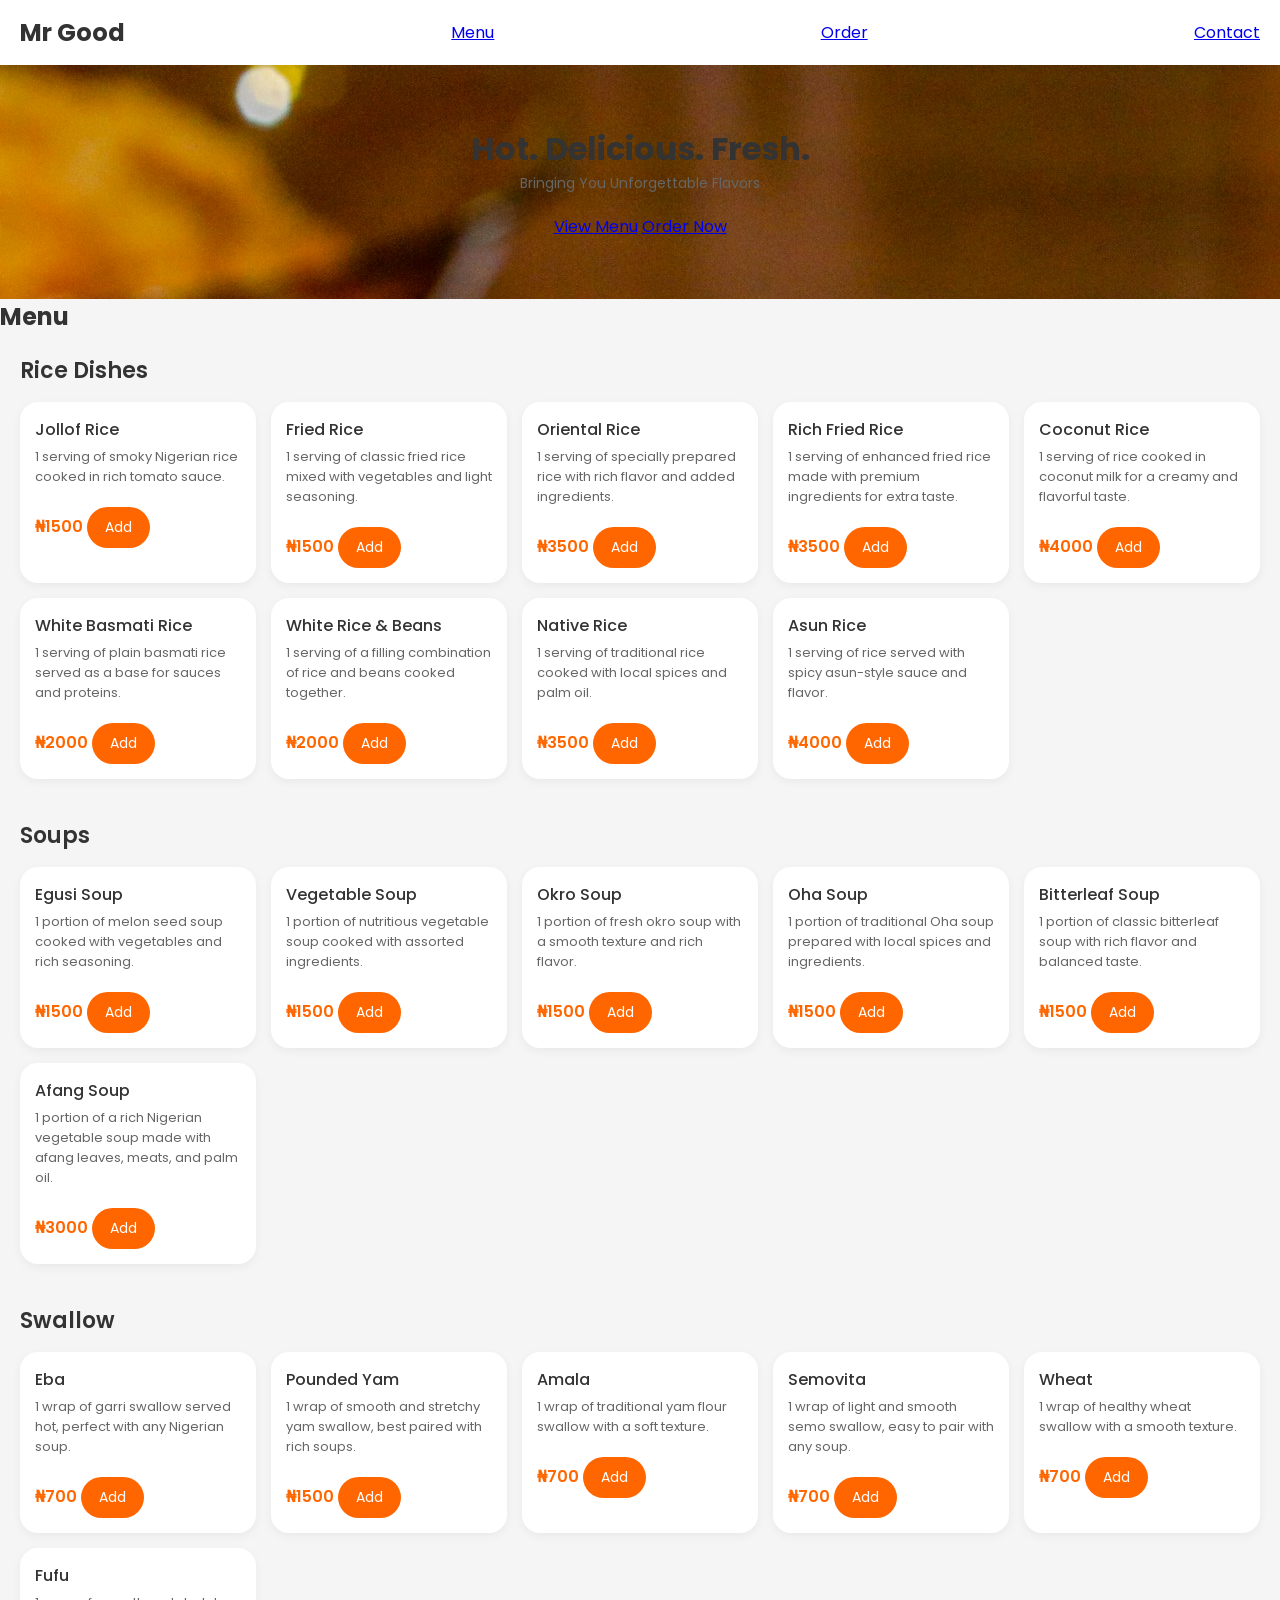
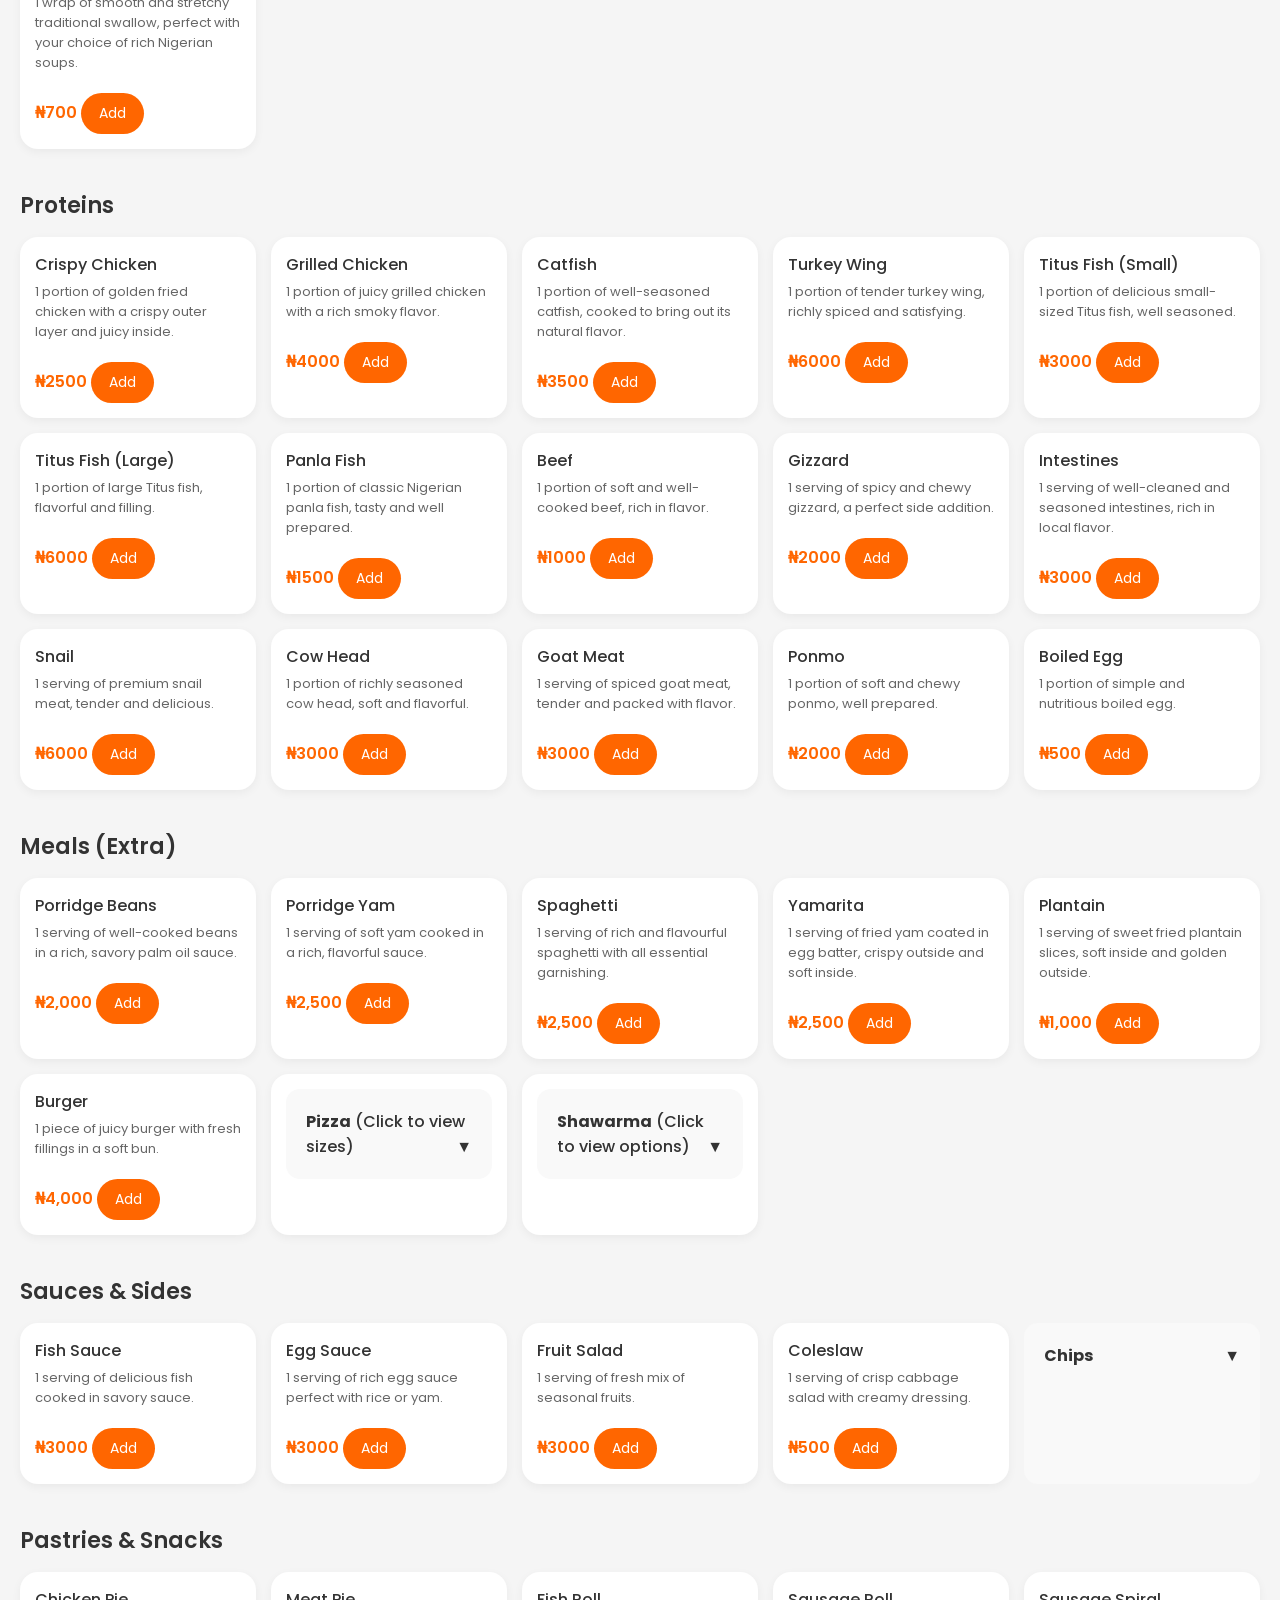
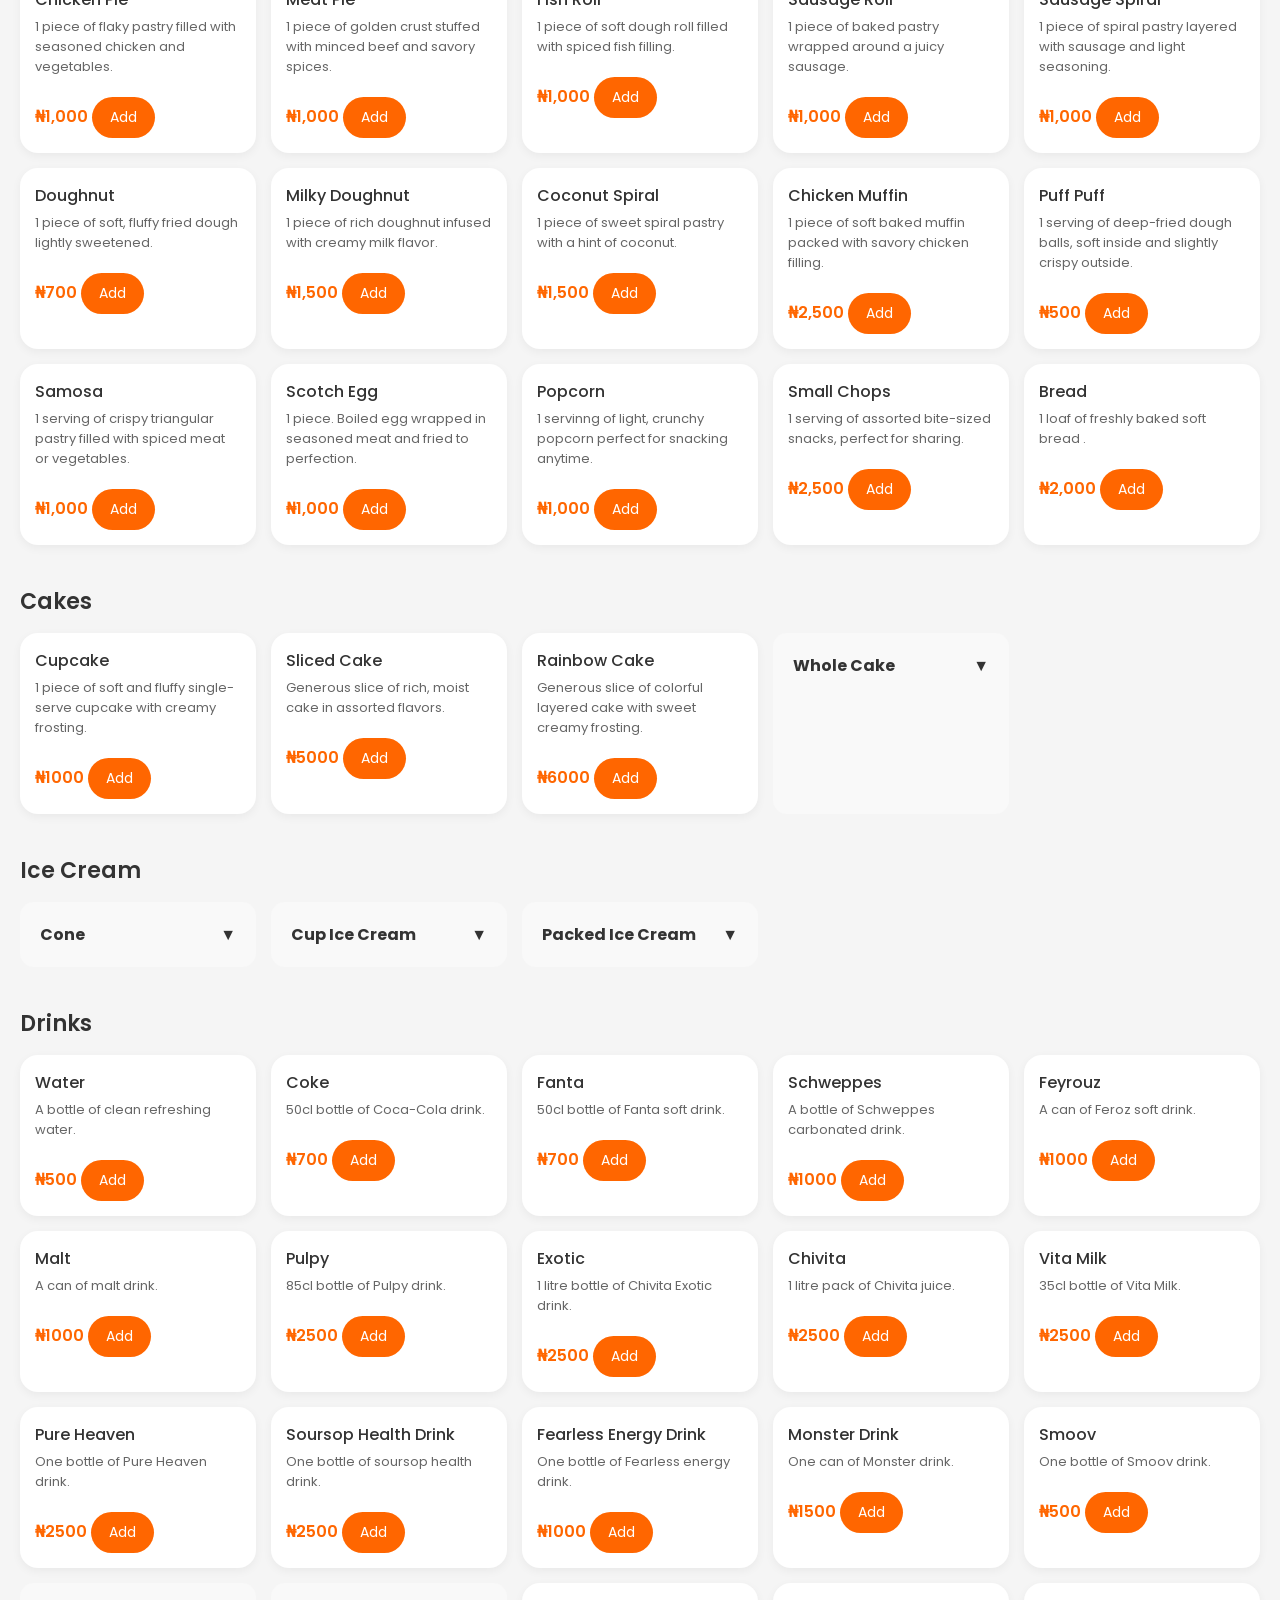
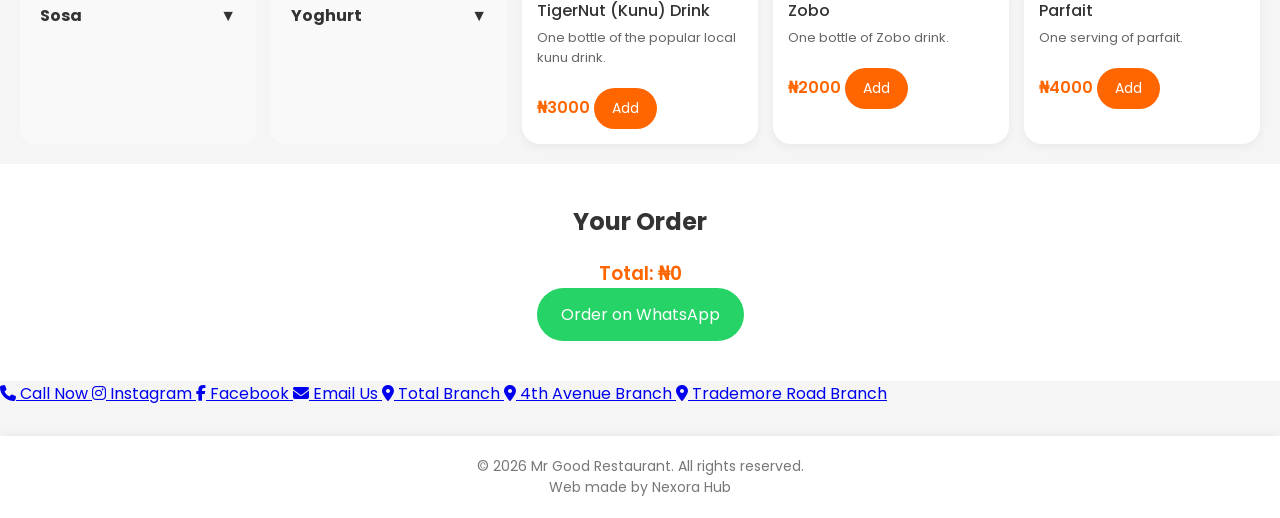
==== index.html @ 096a8d99 "Revise food item descriptions and remove pastries Updated food item descriptions to include serving " ====
<!DOCTYPE html>
<html lang="en">
<head>
  <meta charset="UTF-8">
  <meta name="viewport" content="width=device-width, initial-scale=1.0">
  <title>Mr Good Restaurant</title>

  <link href="https://fonts.googleapis.com/css2?family=Poppins:wght@300;400;600&display=swap" rel="stylesheet">
  <link rel="stylesheet" href="style.css">
  <link rel="stylesheet" href="https://cdnjs.cloudflare.com/ajax/libs/font-awesome/6.5.0/css/all.min.css">
</head>

<body>

<!-- NAVBAR -->
<nav class="nav">
  <h2>Mr Good</h2>
  <a href="#menu">Menu</a>
  <a href="#cart">Order</a>
  <a href="#contact">Contact</a>
</nav>

<!-- HERO -->
<header class="hero">
  <h1>Hot. Delicious. Fresh.</h1>
  <p>Bringing You Unforgettable Flavors</p>

  <div class="hero-buttons">
    <a href="#menu">View Menu</a>
    <a href="#cart">Order Now</a>
  </div>
</header>

<!-- MENU -->
<section id="menu" class="menu">
  <h2>Menu</h2>

  <!-- CATEGORY 1 -->
  <div class="menu-section">
  <h3>Rice Dishes</h3>

  <div class="food-container">

    <div class="food-item">
      <h4>Jollof Rice</h4>
      <p>1 serving of smoky Nigerian rice cooked in rich tomato sauce.</p>
      <span>₦1500</span>
      <button onclick="addToCart('Jollof Rice', 1500)">Add</button>
    </div>

    <div class="food-item">
      <h4>Fried Rice</h4>
      <p>1 serving of classic fried rice mixed with vegetables and light seasoning.</p>
      <span>₦1500</span>
      <button onclick="addToCart('Fried Rice', 1500)">Add</button>
    </div>

    <div class="food-item">
      <h4>Oriental Rice</h4>
      <p>1 serving of specially prepared rice with rich flavor and added ingredients.</p>
      <span>₦3500</span>
      <button onclick="addToCart('Oriental Rice', 3500)">Add</button>
    </div>

    <div class="food-item">
      <h4>Rich Fried Rice</h4>
      <p>1 serving of enhanced fried rice made with premium ingredients for extra taste.</p>
      <span>₦3500</span>
      <button onclick="addToCart('Rich Fried Rice', 3500)">Add</button>
    </div>

    <div class="food-item">
      <h4>Coconut Rice</h4>
      <p>1 serving of rice cooked in coconut milk for a creamy and flavorful taste.</p>
      <span>₦4000</span>
      <button onclick="addToCart('Coconut Rice', 4000)">Add</button>
    </div>

    <div class="food-item">
      <h4>White Basmati Rice</h4>
      <p>1 serving of plain basmati rice served as a base for sauces and proteins.</p>
      <span>₦2000</span>
      <button onclick="addToCart('White Basmati Rice', 2000)">Add</button>
    </div>

    <div class="food-item">
      <h4>White Rice & Beans</h4>
      <p>1 serving of a filling combination of rice and beans cooked together.</p>
      <span>₦2000</span>
      <button onclick="addToCart('Rice & Beans', 2000)">Add</button>
    </div>

    <div class="food-item">
      <h4>Native Rice</h4>
      <p>1 serving of traditional rice cooked with local spices and palm oil.</p>
      <span>₦3500</span>
      <button onclick="addToCart('Native Rice', 3500)">Add</button>
    </div>

    <div class="food-item">
      <h4>Asun Rice</h4>
      <p>1 serving of rice served with spicy asun-style sauce and flavor.</p>
      <span>₦4000</span>
      <button onclick="addToCart('Asun Rice', 4000)">Add</button>
    </div>

  </div>
</div>

  <!-- CATEGORY 2 -->
 <div class="menu-section">
  <h3>Soups</h3>

  <div class="food-container">

    <div class="food-item">
      <h4>Egusi Soup</h4>
      <p>1 portion of melon seed soup cooked with vegetables and rich seasoning.</p>
      <span>₦1500</span>
      <button onclick="addToCart('Egusi Soup', 1500)">Add</button>
    </div>

    <div class="food-item">
      <h4>Vegetable Soup</h4>
      <p>1 portion of nutritious vegetable soup cooked with assorted ingredients.</p>
      <span>₦1500</span>
      <button onclick="addToCart('Vegetable Soup', 1500)">Add</button>
    </div>

    <div class="food-item">
      <h4>Okro Soup</h4>
      <p>1 portion of fresh okro soup with a smooth texture and rich flavor.</p>
      <span>₦1500</span>
      <button onclick="addToCart('Okra Soup', 1500)">Add</button>
    </div>

    <div class="food-item">
      <h4>Oha Soup</h4>
      <p>1 portion of traditional Oha soup prepared with local spices and ingredients.</p>
      <span>₦1500</span>
      <button onclick="addToCart('Oha Soup', 1500)">Add</button>
    </div>

    <div class="food-item">
      <h4>Bitterleaf Soup</h4>
      <p>1 portion of classic bitterleaf soup with rich flavor and balanced taste.</p>
      <span>₦1500</span>
      <button onclick="addToCart('Bitterleaf Soup', 1500)">Add</button>
    </div>

<div class="food-item">
  <h4>Afang Soup</h4>
  <p>1 portion of a rich Nigerian vegetable soup made with afang leaves, meats, and palm oil.</p>
  <span>₦3000</span>
  <button onclick="addToCart('Afang Soup', 3000)">Add</button>
</div>
    
  </div>
</div>
  
  <!-- CATEGORY 3 -->
  <div class="menu-section">
  <h3>Swallow</h3>

  <div class="food-container">

    <div class="food-item">
      <h4>Eba</h4>
      <p>1 wrap of garri swallow served hot, perfect with any Nigerian soup.</p>
      <span>₦700</span>
      <button onclick="addToCart('Eba', 700)">Add</button>
    </div>

    <div class="food-item">
      <h4>Pounded Yam</h4>
      <p>1 wrap of smooth and stretchy yam swallow, best paired with rich soups.</p>
      <span>₦1500</span>
      <button onclick="addToCart('Pounded Yam', 1500)">Add</button>
    </div>

    <div class="food-item">
      <h4>Amala</h4>
      <p>1 wrap of traditional yam flour swallow with a soft texture.</p>
      <span>₦700</span>
      <button onclick="addToCart('Amala', 700)">Add</button>
    </div>

    <div class="food-item">
      <h4>Semovita</h4>
      <p>1 wrap of light and smooth semo swallow, easy to pair with any soup.</p>
      <span>₦700</span>
      <button onclick="addToCart('Semovita', 700)">Add</button>
    </div>

    <div class="food-item">
      <h4>Wheat</h4>
      <p>1 wrap of healthy wheat swallow with a smooth texture.</p>
      <span>₦700</span>
      <button onclick="addToCart('Wheat', 700)">Add</button>
    </div>

    <div class="food-item">
  <h4>Fufu</h4>
  <p>1 wrap of smooth and stretchy traditional swallow, perfect with your choice of rich Nigerian soups.</p>
  <span>₦700</span>
  <button onclick="addToCart('Fufu', 700)">Add</button>
</div>

  </div>
</div>
  
  <!-- CATEGORY 4 -->
  <div class="menu-section">
  <h3>Proteins</h3>

  <div class="food-container">

    <div class="food-item">
      <h4>Crispy Chicken</h4>
      <p>1 portion of golden fried chicken with a crispy outer layer and juicy inside.</p>
      <span>₦2500</span>
      <button onclick="addToCart('Crispy Chicken', 2500)">Add</button>
    </div>

    <div class="food-item">
      <h4>Grilled Chicken</h4>
      <p>1 portion of juicy grilled chicken with a rich smoky flavor.</p>
      <span>₦4000</span>
      <button onclick="addToCart('Grilled Chicken', 4000)">Add</button>
    </div>

    <div class="food-item">
      <h4>Catfish</h4>
      <p>1 portion of well-seasoned catfish, cooked to bring out its natural flavor.</p>
      <span>₦3500</span>
      <button onclick="addToCart('Catfish', 3500)">Add</button>
    </div>

    <div class="food-item">
      <h4>Turkey Wing</h4>
      <p>1 portion of tender turkey wing, richly spiced and satisfying.</p>
      <span>₦6000</span>
      <button onclick="addToCart('Turkey Wing', 6000)">Add</button>
    </div>

    <div class="food-item">
      <h4>Titus Fish (Small)</h4>
      <p>1 portion of delicious small-sized Titus fish, well seasoned.</p>
      <span>₦3000</span>
      <button onclick="addToCart('Titus Fish (Small)', 3000)">Add</button>
    </div>

    <div class="food-item">
      <h4>Titus Fish (Large)</h4>
      <p>1 portion of large Titus fish, flavorful and filling.</p>
      <span>₦6000</span>
      <button onclick="addToCart('Titus Fish (Large)', 6000)">Add</button>
    </div>

    <div class="food-item">
      <h4>Panla Fish</h4>
      <p>1 portion of classic Nigerian panla fish, tasty and well prepared.</p>
      <span>₦1500</span>
      <button onclick="addToCart('Panla Fish', 1500)">Add</button>
    </div>

    <div class="food-item">
      <h4>Beef</h4>
      <p>1 portion of soft and well-cooked beef, rich in flavor.</p>
      <span>₦1000</span>
      <button onclick="addToCart('Beef', 1000)">Add</button>
    </div>

    <div class="food-item">
      <h4>Gizzard</h4>
      <p>1 serving of spicy and chewy gizzard, a perfect side addition.</p>
      <span>₦2000</span>
      <button onclick="addToCart('Gizzard', 2000)">Add</button>
    </div>

    <div class="food-item">
      <h4>Intestines</h4>
      <p>1 serving of well-cleaned and seasoned intestines, rich in local flavor.</p>
      <span>₦3000</span>
      <button onclick="addToCart('Intestines', 3000)">Add</button>
    </div>

    <div class="food-item">
      <h4>Snail</h4>
      <p>1 serving of premium snail meat, tender and delicious.</p>
      <span>₦6000</span>
      <button onclick="addToCart('Snail', 6000)">Add</button>
    </div>

    <div class="food-item">
      <h4>Cow Head</h4>
      <p>1 portion of richly seasoned cow head, soft and flavorful.</p>
      <span>₦3000</span>
      <button onclick="addToCart('Cow Head', 3000)">Add</button>
    </div>

    <div class="food-item">
      <h4>Goat Meat</h4>
      <p>1 serving of spiced goat meat, tender and packed with flavor.</p>
      <span>₦3000</span>
      <button onclick="addToCart('Goat Meat', 3000)">Add</button>
    </div>

    <div class="food-item">
      <h4>Ponmo</h4>
      <p>1 portion of soft and chewy ponmo, well prepared.</p>
      <span>₦2000</span>
      <button onclick="addToCart('Ponmo', 2000)">Add</button>
    </div>

    <div class="food-item">
      <h4>Boiled Egg</h4>
      <p>1 portion of simple and nutritious boiled egg.</p>
      <span>₦500</span>
      <button onclick="addToCart('Boiled Egg', 500)">Add</button>
    </div>

  </div>
</div>
  

  <!-- CATEGORY 6 -->
  <div class="menu-section">
  <h3>Meals (Extra)</h3>

  <div class="food-container">

    <div class="food-item">
      <h4>Porridge Beans</h4>
      <p>1 serving of well-cooked beans in a rich, savory palm oil sauce.</p>
      <span>₦2,000</span>
      <button onclick="addToCart('Porridge Beans', 2000)">Add</button>
    </div>

    <div class="food-item">
      <h4>Porridge Yam</h4>
      <p>1 serving of soft yam cooked in a rich, flavorful sauce.</p>
      <span>₦2,500</span>
      <button onclick="addToCart('Porridge Yam', 2500)">Add</button>
    </div>
    
    <div class="food-item">
      <h4>Spaghetti</h4>
      <p>1 serving of rich and flavourful spaghetti with all essential garnishing.</p>
      <span>₦2,500</span>
      <button onclick="addToCart('Porridge Yam', 2500)">Add</button>
    </div>


    <div class="food-item">
      <h4>Yamarita</h4>
      <p>1 serving of fried yam coated in egg batter, crispy outside and soft inside.</p>
      <span>₦2,500</span>
      <button onclick="addToCart('Yamarita', 2500)">Add</button>
    </div>

    <div class="food-item">
      <h4>Plantain</h4>
      <p>1 serving of sweet fried plantain slices, soft inside and golden outside.</p>
      <span>₦1,000</span>
      <button onclick="addToCart('Plantain', 1000)">Add</button>
    </div>

    <div class="food-item">
      <h4>Burger</h4>
      <p>1 piece of juicy burger with fresh fillings in a soft bun.</p>
      <span>₦4,000</span>
      <button onclick="addToCart('Burger', 4000)">Add</button>
    </div>

    <!-- Pizza Group -->
    <div class="food-item">
      <details>
        <summary><strong>Pizza</strong> (Click to view sizes)</summary>

        <div class="food-item">
          <h4>Small Pizza</h4>
          <p>Personal-sized pizza with a light crust and simple toppings.</p>
          <span>₦10,000</span>
          <button onclick="addToCart('Small Pizza', 10000)">Add</button>
        </div>

        <div class="food-item">
          <h4>Medium Pizza</h4>
          <p>Balanced size pizza with more toppings, perfect for sharing.</p>
          <span>₦12,000</span>
          <button onclick="addToCart('Medium Pizza', 12000)">Add</button>
        </div>

        <div class="food-item">
          <h4>Large Pizza</h4>
          <p>Full-sized pizza loaded with toppings, ideal for groups.</p>
          <span>₦15,000</span>
          <button onclick="addToCart('Large Pizza', 15000)">Add</button>
        </div>

      </details>
    </div>

    <!-- Shawarma Group -->
    <div class="food-item">
      <details>
        <summary><strong>Shawarma</strong> (Click to view options)</summary>

        <div class="food-item">
          <h4>Hot Dog Shawarma</h4>
          <p>Shawarma wrap with sausage filling and creamy sauce.</p>
          <span>₦4,000</span>
          <button onclick="addToCart('Hot Dog Shawarma', 4000)">Add</button>
        </div>

        <div class="food-item">
          <h4>Chicken or Beef Shawarma (1 Sausage)</h4>
          <p>Choice of chicken or beef with sausage and rich dressing.</p>
          <span>₦4,500</span>
          <button onclick="addToCart('Chicken or Beef Shawarma (1 Sausage)', 4500)">Add</button>
        </div>

        <div class="food-item">
          <h4>Chicken + Beef Shawarma (1 Sausage)</h4>
          <p>Mixed chicken and beef filling with one sausage.</p>
          <span>₦5,000</span>
          <button onclick="addToCart('Chicken + Beef Shawarma (1 Sausage)', 5000)">Add</button>
        </div>

        <div class="food-item">
          <h4>Chicken + Beef Shawarma (2 Sausages)</h4>
          <p>Loaded shawarma with chicken, beef, and double sausage.</p>
          <span>₦5,500</span>
          <button onclick="addToCart('Chicken + Beef Shawarma (2 Sausages)', 5500)">Add</button>
        </div>

      </details>
    </div>

  </div>
</div>
  
  <!-- CATEGORY 7 -->
  <div class="menu-section">
  <h3>Sauces & Sides</h3>

  <div class="food-container">

    <div class="food-item">
      <h4>Fish Sauce</h4>
      <p>1 serving of delicious fish cooked in savory sauce.</p>
      <span>₦3000</span>
      <button onclick="addToCart('Fish Sauce', 3000)">Add</button>
    </div>

    <div class="food-item">
      <h4>Egg Sauce</h4>
      <p>1 serving of rich egg sauce perfect with rice or yam.</p>
      <span>₦3000</span>
      <button onclick="addToCart('Egg Sauce', 3000)">Add</button>
    </div>

    <div class="food-item">
      <h4>Fruit Salad</h4>
      <p>1 serving of fresh mix of seasonal fruits.</p>
      <span>₦3000</span>
      <button onclick="addToCart('Fruit Salad', 3000)">Add</button>
    </div>

    <div class="food-item">
      <h4>Coleslaw</h4>
      <p>1 serving of crisp cabbage salad with creamy dressing.</p>
      <span>₦500</span>
      <button onclick="addToCart('Coleslaw', 500)">Add</button>
    </div>

    <details>
      <summary><strong>Chips</strong></summary>

      <div class="food-item">
        <h4>Chips</h4>
        <p>Crispy fried potato chips.</p>
        <span>₦3000</span>
        <button onclick="addToCart('Chips', 3000)">Add</button>
      </div>

      <div class="food-item">
        <h4>Chips & Chicken</h4>
        <p>Chips served with one portion of chicken.</p>
        <span>₦6000</span>
        <button onclick="addToCart('Chips & Chicken', 6000)">Add</button>
      </div>

      <div class="food-item">
        <h4>Chips & 2 Chicken</h4>
        <p>Chips served with two portions of chicken.</p>
        <span>₦9000</span>
        <button onclick="addToCart('Chips & 2 Chicken', 9000)">Add</button>
      </div>

    </details>

  </div>
</div>
    <!-- CATEGORY 5 -->
<div class="menu-section">
  <h3>Pastries & Snacks</h3>

  <div class="food-container">

    <div class="food-item">
      <h4>Chicken Pie</h4>
      <p>1 piece of flaky pastry filled with seasoned chicken and vegetables.</p>
      <span>₦1,000</span>
      <button onclick="addToCart('Chicken Pie', 1000)">Add</button>
    </div>

    <div class="food-item">
      <h4>Meat Pie</h4>
      <p>1 piece of golden crust stuffed with minced beef and savory spices.</p>
      <span>₦1,000</span>
      <button onclick="addToCart('Meat Pie', 1000)">Add</button>
    </div>

    <div class="food-item">
      <h4>Fish Roll</h4>
      <p>1 piece of soft dough roll filled with spiced fish filling.</p>
      <span>₦1,000</span>
      <button onclick="addToCart('Fish Roll', 1000)">Add</button>
    </div>

    <div class="food-item">
      <h4>Sausage Roll</h4>
      <p>1 piece of baked pastry wrapped around a juicy sausage.</p>
      <span>₦1,000</span>
      <button onclick="addToCart('Sausage Roll', 1000)">Add</button>
    </div>

    <div class="food-item">
      <h4>Sausage Spiral</h4>
      <p>1 piece of spiral pastry layered with sausage and light seasoning.</p>
      <span>₦1,000</span>
      <button onclick="addToCart('Sausage Spiral', 1000)">Add</button>
    </div>

    <div class="food-item">
      <h4>Doughnut</h4>
      <p>1 piece of soft, fluffy fried dough lightly sweetened.</p>
      <span>₦700</span>
      <button onclick="addToCart('Doughnut', 700)">Add</button>
    </div>

    <div class="food-item">
      <h4>Milky Doughnut</h4>
      <p>1 piece of rich doughnut infused with creamy milk flavor.</p>
      <span>₦1,500</span>
      <button onclick="addToCart('Milky Doughnut', 1500)">Add</button>
    </div>

    <div class="food-item">
      <h4>Coconut Spiral</h4>
      <p>1 piece of sweet spiral pastry with a hint of coconut.</p>
      <span>₦1,500</span>
      <button onclick="addToCart('Coconut Spiral', 1500)">Add</button>
    </div>

    <div class="food-item">
      <h4>Chicken Muffin</h4>
      <p>1 piece of soft baked muffin packed with savory chicken filling.</p>
      <span>₦2,500</span>
      <button onclick="addToCart('Chicken Muffin', 2500)">Add</button>
    </div>

    <div class="food-item">
      <h4>Puff Puff</h4>
      <p>1 serving of deep-fried dough balls, soft inside and slightly crispy outside.</p>
      <span>₦500</span>
      <button onclick="addToCart('Puff Puff', 500)">Add</button>
    </div>

    <div class="food-item">
      <h4>Samosa</h4>
      <p>1 serving of crispy triangular pastry filled with spiced meat or vegetables.</p>
      <span>₦1,000</span>
      <button onclick="addToCart('Samosa', 1000)">Add</button>
    </div>

    <div class="food-item">
      <h4>Scotch Egg</h4>
      <p>1 piece. Boiled egg wrapped in seasoned meat and fried to perfection.</p>
      <span>₦1,000</span>
      <button onclick="addToCart('Scotch Egg', 1000)">Add</button>
    </div>

    <div class="food-item">
      <h4>Popcorn</h4>
      <p>1 servinng of light, crunchy popcorn perfect for snacking anytime.</p>
      <span>₦1,000</span>
      <button onclick="addToCart('Popcorn', 1000)">Add</button>
    </div>

    <div class="food-item">
      <h4>Small Chops</h4>
      <p>1 serving of assorted bite-sized snacks, perfect for sharing.</p>
      <span>₦2,500</span>
      <button onclick="addToCart('Small Chops', 2500)">Add</button>
    </div>

    <div class="food-item">
      <h4>Bread</h4>
      <p>1 loaf of freshly baked soft bread .</p>
      <span>₦2,000</span>
      <button onclick="addToCart('Bread', 2000)">Add</button>
    </div>

  </div>
</div>
  
  
  <!-- CATEGORY 8 -->
<div class="menu-section">
  <h3>Cakes</h3>

  <div class="food-container">

    <div class="food-item">
      <h4>Cupcake</h4>
      <p>1 piece of soft and fluffy single-serve cupcake with creamy frosting.</p>
      <span>₦1000</span>
      <button onclick="addToCart('Cupcake', 1000)">Add</button>
    </div>

    <div class="food-item">
      <h4>Sliced Cake</h4>
      <p>Generous slice of rich, moist cake in assorted flavors.</p>
      <span>₦5000</span>
      <button onclick="addToCart('Sliced Cake', 5000)">Add</button>
    </div>

    <div class="food-item">
      <h4>Rainbow Cake</h4>
      <p>Generous slice of colorful layered cake with sweet creamy frosting.</p>
      <span>₦6000</span>
      <button onclick="addToCart('Rainbow Cake', 6000)">Add</button>
    </div>

    <details>
      <summary><strong>Whole Cake</strong></summary>

      <div class="food-item">
        <h4>Small Whole Cake</h4>
        <p>Compact whole cake perfect for intimate celebrations.</p>
        <span>₦15000</span>
        <button onclick="addToCart('Small Whole Cake', 15000)">Add</button>
      </div>

      <div class="food-item">
        <h4>Medium Whole Cake</h4>
        <p>Ideal cake size for small group gatherings.</p>
        <span>₦20000</span>
        <button onclick="addToCart('Medium Whole Cake', 20000)">Add</button>
      </div>

      <div class="food-item">
        <h4>Regular Whole Cake</h4>
        <p>Balanced size cake suitable for family occasions.</p>
        <span>₦25000</span>
        <button onclick="addToCart('Regular Whole Cake', 25000)">Add</button>
      </div>

      <div class="food-item">
        <h4>Big Whole Cake</h4>
        <p>Large cake designed for bigger celebrations.</p>
        <span>₦30000</span>
        <button onclick="addToCart('Big Whole Cake', 30000)">Add</button>
      </div>

      <div class="food-item">
        <h4>Large Whole Cake</h4>
        <p>Extra-large cake perfect for parties and events.</p>
        <span>₦35000</span>
        <button onclick="addToCart('Large Whole Cake', 35000)">Add</button>
      </div>

    </details>

  </div>
</div>
  
  <!-- CATEGORY 9 -->
<div class="menu-section">
  <h3>Ice Cream</h3>

  <div class="food-container">

    <details>
      <summary><strong>Cone</strong></summary>

      <div class="food-item">
        <h4>Cone Only</h4>
        <p>Plain crispy cone without ice cream.</p>
        <span>₦500</span>
        <button onclick="addToCart('Cone Only', 500)">Add</button>
      </div>

      <div class="food-item">
        <h4>Cone Ice Cream</h4>
        <p>Creamy ice cream served in a crunchy cone.</p>
        <span>₦2000</span>
        <button onclick="addToCart('Cone Ice Cream', 2000)">Add</button>
      </div>

    </details>

    <details>
      <summary><strong>Cup Ice Cream</strong></summary>

      <div class="food-item">
        <h4>Small Cup Ice Cream</h4>
        <p>Small serving of rich and creamy ice cream in a cup.</p>
        <span>₦4000</span>
        <button onclick="addToCart('Small Cup Ice Cream', 4000)">Add</button>
      </div>

      <div class="food-item">
        <h4>Medium Cup Ice Cream</h4>
        <p>Medium serving of smooth and delicious ice cream.</p>
        <span>₦6000</span>
        <button onclick="addToCart('Medium Cup Ice Cream', 6000)">Add</button>
      </div>

      <div class="food-item">
        <h4>Large Cup Ice Cream</h4>
        <p>Large portion of creamy ice cream for extra enjoyment.</p>
        <span>₦8000</span>
        <button onclick="addToCart('Large Cup Ice Cream', 8000)">Add</button>
      </div>

    </details>

    <details>
      <summary><strong>Packed Ice Cream</strong></summary>

      <div class="food-item">
        <h4>120ml Ice Cream</h4>
        <p>Compact pack of creamy ice cream.</p>
        <span>₦1000</span>
        <button onclick="addToCart('120ml Ice Cream', 1000)">Add</button>
      </div>

      <div class="food-item">
        <h4>200ml Ice Cream</h4>
        <p>Small tub of smooth and refreshing ice cream.</p>
        <span>₦1500</span>
        <button onclick="addToCart('200ml Ice Cream', 1500)">Add</button>
      </div>

      <div class="food-item">
        <h4>450ml Ice Cream</h4>
        <p>Mid-size portion of rich and tasty ice cream.</p>
        <span>₦3500</span>
        <button onclick="addToCart('150ml Ice Cream', 3500)">Add</button>
      </div>

      <div class="food-item">
        <h4>900ml Ice Cream</h4>
        <p>Family-size pack perfect for sharing.</p>
        <span>₦6500</span>
        <button onclick="addToCart('900ml Ice Cream', 6500)">Add</button>
      </div>

    </details>

  </div>
</div>
  
  <!-- CATEGORY 10 -->
  <div class="menu-section">
  <h3>Drinks</h3>

  <div class="food-container">

    <div class="food-item">
      <h4>Water</h4>
      <p>A bottle of clean refreshing water.</p>
      <span>₦500</span>
      <button onclick="addToCart('Water', 500)">Add</button>
    </div>

    <div class="food-item">
      <h4>Coke</h4>
      <p>50cl bottle of Coca-Cola drink.</p>
      <span>₦700</span>
      <button onclick="addToCart('Coke', 700)">Add</button>
    </div>

    <div class="food-item">
      <h4>Fanta</h4>
      <p>50cl bottle of Fanta soft drink.</p>
      <span>₦700</span>
      <button onclick="addToCart('Fanta', 700)">Add</button>
    </div>

    <div class="food-item">
      <h4>Schweppes</h4>
      <p>A bottle of Schweppes carbonated drink.</p>
      <span>₦1000</span>
      <button onclick="addToCart('Schweppes', 1000)">Add</button>
    </div>

    <div class="food-item">
      <h4>Feyrouz</h4>
      <p>A can of Feroz soft drink.</p>
      <span>₦1000</span>
      <button onclick="addToCart('Feyrouz', 1000)">Add</button>
    </div>

    <div class="food-item">
      <h4>Malt</h4>
      <p>A can of malt drink.</p>
      <span>₦1000</span>
      <button onclick="addToCart('Malt', 1000)">Add</button>
    </div>

    <div class="food-item">
      <h4>Pulpy</h4>
      <p>85cl bottle of Pulpy drink.</p>
      <span>₦2500</span>
      <button onclick="addToCart('Pulpy', 2500)">Add</button>
    </div>

    <div class="food-item">
      <h4>Exotic</h4>
      <p>1 litre bottle of Chivita Exotic drink.</p>
      <span>₦2500</span>
      <button onclick="addToCart('Exotic', 2500)">Add</button>
    </div>

    <div class="food-item">
      <h4>Chivita</h4>
      <p>1 litre pack of Chivita juice.</p>
      <span>₦2500</span>
      <button onclick="addToCart('Chivita', 2500)">Add</button>
    </div>

    <div class="food-item">
      <h4>Vita Milk</h4>
      <p>35cl bottle of Vita Milk.</p>
      <span>₦2500</span>
      <button onclick="addToCart('Vita Milk', 2500)">Add</button>
    </div>

    <div class="food-item">
      <h4>Pure Heaven</h4>
      <p>One bottle of Pure Heaven drink.</p>
      <span>₦2500</span>
      <button onclick="addToCart('Pure Heaven', 2500)">Add</button>
    </div>

    <div class="food-item">
      <h4>Soursop Health Drink</h4>
      <p>One bottle of soursop health drink.</p>
      <span>₦2500</span>
      <button onclick="addToCart('Soursop Health Drink', 2500)">Add</button>
    </div>

    <div class="food-item">
      <h4>Fearless Energy Drink</h4>
      <p>One bottle of Fearless energy drink.</p>
      <span>₦1000</span>
      <button onclick="addToCart('Fearless Energy Drink', 1000)">Add</button>
    </div>

    <div class="food-item">
      <h4>Monster Drink</h4>
      <p>One can of Monster drink.</p>
      <span>₦1500</span>
      <button onclick="addToCart('Monster Drink', 1500)">Add</button>
    </div>

    <div class="food-item">
      <h4>Smoov</h4>
      <p>One bottle of Smoov drink.</p>
      <span>₦500</span>
      <button onclick="addToCart('Smoov', 500)">Add</button>
    </div>

    <details>
      <summary><strong>Sosa</strong></summary>

      <div class="food-item">
        <h4>Small Sosa</h4>
        <p>A small bottle of Sosa.</p>
        <span>₦1500</span>
        <button onclick="addToCart('Small Sosa', 1500)">Add</button>
      </div>

      <div class="food-item">
        <h4>Large Sosa</h4>
        <p>A large bottle of Sosa.</p>
        <span>₦2500</span>
        <button onclick="addToCart('Large Sosa', 2500)">Add</button>
      </div>

    </details>

    <details>
      <summary><strong>Yoghurt</strong></summary>

      <div class="food-item">
        <h4>Fura Yoghurt</h4>
        <p>A bottle of Fura yoghurt.</p>
        <span>₦2500</span>
        <button onclick="addToCart('Fura Yoghurt', 2500)">Add</button>
      </div>

      <div class="food-item">
        <h4>Farm Feast Yoghurt</h4>
        <p>A bottle of Farm Feast yoghurt.</p>
        <span>₦5500</span>
        <button onclick="addToCart('Farm Feast Yoghurt', 5500)">Add</button>
      </div>

    </details>

<div class="food-item">
      <h4>TigerNut (Kunu) Drink</h4>
      <p>One bottle of the popular local kunu drink.</p>
      <span>₦3000</span>
      <button onclick="addToCart('TigerNut', 3000)">Add</button>
    </div>

    <div class="food-item">
      <h4>Zobo</h4>
      <p>One bottle of Zobo drink.</p>
      <span>₦2000</span>
      <button onclick="addToCart('Zobo', 2000)">Add</button>
    </div>

    <div class="food-item">
      <h4>Parfait</h4>
      <p>One serving of parfait.</p>
      <span>₦4000</span>
      <button onclick="addToCart('Parfait', 4000)">Add</button>
    </div>

  </div>
</div>
  <!-- ADD MORE CATEGORIES AS NEEDED -->

</section>

<!-- CART -->
<section id="cart" class="cart">
  <h2>Your Order</h2>

  <div id="cart-items"></div>

  <h3 id="total">Total: ₦0</h3>

  <button onclick="sendToWhatsApp()">
    Order on WhatsApp
  </button>
</section>

<!-- CONTACT -->
<div class="contact-buttons">

  <a href="tel:+2349153792537" class="contact-btn call">
  <i class="fa-solid fa-phone"></i> Call Now
  </a>
  
  <a href="https://www.instagram.com/mrgoodrestaurants" target="_blank" class="contact-btn instagram">
  <i class="fa-brands fa-instagram"></i> Instagram
  </a>
  
  <a href="https://www.facebook.com/mrgoodrestaurant" target="_blank" class="contact-btn facebook">
  <i class="fa-brands fa-facebook-f"></i> Facebook
  </a>
  
  <a href="mailto:hellomrgoodtstia1@gmail.com" class="contact-btn email">
  <i class="fa-solid fa-envelope"></i> Email Us
  </a>
  
  <a href="https://www.google.com/maps/place/Mr.+Good+Restaurants+-+Lugbe+FHA+1st+Ave.+(Total)+Branch,+4893+1st+Ave+Fha,+opp.+Precious+Clinics,+Lugbe+900107,+Federal+Capital+Territory/@8.9895923,7.3627396,17z/data=!4m9!1m2!2m1!1smr+good+restaurant!3m5!1s0x104e73a674d21697:0xb45f33911788c292!8m2!3d8.9895923!4d7.3627396!16s%2Fg%2F11stfq7zfp?utm_campaign=ml-ardl&g_ep=Eg1tbF8yMDI2MDQwMV8wIOC7DCoASAJQAQ%3D%3D" target="_blank" class="contact-btn map">
  <i class="fa-solid fa-location-dot"></i> Total Branch 
</a>

  <a href="https://www.google.com/maps/place/Mr.+Good+Restaurants,+4th+Avenue+Branch,+Suite+19,+4th+Avenue+(Formerly+Mr.+Biggs),+F.H.A+Estate,+Lugbe+900107,+Federal+Capital+Territory/@8.9840972,7.3722024,17z/data=!4m9!1m2!2m1!1smr+good+restaurant!3m5!1s0x104e0b323a3643cf:0x285b700a3114992b!8m2!3d8.9840972!4d7.3722024!16s%2Fg%2F11xsvfbwt0?utm_campaign=ml-ardl&g_ep=Eg1tbF8yMDI2MDQwMV8wIOC7DCoASAJQAQ%3D%3D,+Federal+Capital+Territory/@8.9895923,7.3627396,17z/data=!4m9!1m2!2m1!1smr+good+restaurant!3m5!1s0x104e73a674d21697:0xb45f33911788c292!8m2!3d8.9895923!4d7.3627396!16s%2Fg%2F11stfq7zfp?utm_campaign=ml-ardl&g_ep=Eg1tbF8yMDI2MDQwMV8wIOC7DCoASAJQAQ%3D%3D" target="_blank" class="contact-btn map">
  <i class="fa-solid fa-location-dot"></i> 4th Avenue Branch 
</a>

    <a href="https://www.google.com/maps/place/Plot+48%2F49,+Mr.+Good+Restaurants+-+Trademore+Road+Branch,+VON+Garden+Estate,+Trademore+Av.,+Phase+2,+Lugbe+900107,+Federal+Capital+Territory/@8.9598733,7.3622564,17z/data=!4m9!1m2!2m1!1smr+good+restaurant!3m5!1s0x104e730003a2aef1:0x85105f33e742f2cc!8m2!3d8.9598733!4d7.3622564!16s%2Fg%2F11xcv6y5p3?utm_campaign=ml-ardl&g_ep=Eg1tbF8yMDI2MDQwMV8wIOC7DCoASAJQAQ%3D%3DTerritory/@8.9840972,7.3722024,17z/data=!4m9!1m2!2m1!1smr+good+restaurant!3m5!1s0x104e0b323a3643cf:0x285b700a3114992b!8m2!3d8.9840972!4d7.3722024!16s%2Fg%2F11xsvfbwt0?utm_campaign=ml-ardl&g_ep=Eg1tbF8yMDI2MDQwMV8wIOC7DCoASAJQAQ%3D%3D,+Federal+Capital+Territory/@8.9895923,7.3627396,17z/data=!4m9!1m2!2m1!1smr+good+restaurant!3m5!1s0x104e73a674d21697:0xb45f33911788c292!8m2!3d8.9895923!4d7.3627396!16s%2Fg%2F11stfq7zfp?utm_campaign=ml-ardl&g_ep=Eg1tbF8yMDI2MDQwMV8wIOC7DCoASAJQAQ%3D%3D" target="_blank" class="contact-btn map">
  <i class="fa-solid fa-location-dot"></i> Trademore Road Branch
</a>

</div>

  
  <footer>
  <p>© 2026 Mr Good Restaurant. All rights reserved.</p>
    <p>Web made by Nexora Hub</p>
</footer>

  
</body>
</html>
---- style.css ----
/* RESET */
* {
  margin: 0;
  padding: 0;
  box-sizing: border-box;
  font-family: 'Poppins', sans-serif;
}

/* BODY */
body {
  background: #f5f5f5;
  color: #333;
}

/* NAVBAR */
nav {
  display: flex;
  justify-content: space-between;
  align-items: center;
  background: #ffffff;
  padding: 15px 20px;
  box-shadow: 0 2px 8px rgba(0,0,0,0.05);
  position: sticky;
  top: 0;
  z-index: 100;
}

nav h1 {
  font-size: 20px;
  font-weight: 600;
  color: #ff6600;
}

nav ul {
  display: flex;
  list-style: none;
  gap: 20px;
}

nav ul li a {
  text-decoration: none;
  color: #333;
  font-size: 14px;
  font-weight: 500;
  transition: 0.2s;
}

nav ul li a:hover {
  color: #ff6600;
}

/* HERO */
.hero {
  padding: 60px 20px;
  text-align: center;
  background: url('dr-muhammad-amer-77ItGP98s6g-unsplash.jpg')
}

.hero h2 {
  font-size: 28px;
  margin-bottom: 10px;
  font-weight: 600;
}

.hero p {
  font-size: 14px;
  color: #666;
  margin-bottom: 20px;
}

.hero button {
  padding: 12px 24px;
  background: #ff6600;
  color: #fff;
  border: none;
  border-radius: 999px;
  font-size: 14px;
  cursor: pointer;
  transition: 0.25s;
}

.hero button:hover {
  transform: scale(1.05);
  opacity: 0.9;
}

/* MENU SECTION */
.menu-section {
  padding: 20px;
}

.menu-section h3 {
  margin-bottom: 15px;
  font-size: 22px;
  font-weight: 600;
}

/* GRID */
.food-container {
  display: grid;
  grid-template-columns: repeat(auto-fill, minmax(220px, 1fr));
  gap: 15px;
}

/* FOOD ITEM */
.food-item {
  background: #fff;
  padding: 15px;
  border-radius: 18px;
  box-shadow: 0 3px 10px rgba(0,0,0,0.05);
  transition: 0.2s;
}

.food-item:hover {
  transform: translateY(-3px);
}

.food-item h4 {
  font-size: 16px;
  margin-bottom: 5px;
  font-weight: 500;
}

.food-item p {
  font-size: 13px;
  color: #666;
  margin-bottom: 10px;
}

.food-item span {
  font-weight: 600;
  color: #ff6600;
}

/* BUTTON */
.food-item button {
  display: inline-block;
  margin-top: 10px;
  padding: 10px 18px;
  background: #ff6600;
  color: white;
  border: none;
  border-radius: 999px;
  font-size: 14px;
  cursor: pointer;
  transition: 0.25s;
}

.food-item button:hover {
  transform: scale(1.05);
  opacity: 0.9;
}

/* COLLAPSIBLE */
details {
  width: 100%;
  background: #f9f9f9;
  padding: 10px;
  border-radius: 14px;
}

summary {
  font-weight: 500;
  cursor: pointer;
  padding: 10px;
  list-style: none;
}

summary::-webkit-details-marker {
  display: none;
}

summary::after {
  content: "▼";
  float: right;
  transition: 0.3s;
}

details[open] summary::after {
  transform: rotate(180deg);
}

/* CART */
.cart {
  padding: 40px 20px;
  background: #ffffff;
  text-align: center;
}

#cart-items {
  margin: 20px 0;
}

#cart-items div {
  margin-bottom: 10px;
}

#total {
  color: #ff6600;
  font-weight: 600;
}

.cart button {
  background: #25D366;
  color: white;
  padding: 14px 24px;
  border: none;
  border-radius: 999px;
  cursor: pointer;
  font-size: 16px;
  transition: 0.25s;
}

.cart button:hover {
  transform: scale(1.05);
  opacity: 0.9;
}

/* FOOTER */
footer {
  background: #ffffff;
  padding: 20px;
  text-align: center;
  margin-top: 30px;
  font-size: 14px;
  color: #777;
  box-shadow: 0 -2px 8px rgba(0,0,0,0.05);
}

/* RESPONSIVE */
@media (max-width: 768px) {
  nav ul {
    gap: 12px;
  }

  .food-container {
    grid-template-columns: repeat(auto-fill, minmax(180px, 1fr));
  }

  .hero h2 {
    font-size: 24px;
  }
}

@media (max-width: 480px) {
  nav {
    flex-direction: column;
    gap: 10px;
  }

  nav ul {
    flex-wrap: wrap;
    justify-content: center;
  }

  .food-container {
    grid-template-columns: 1fr;
  }

  .hero {
    padding: 40px 15px;
  }

  .hero h2 {
    font-size: 20px;
  }

  .hero p {
    font-size: 13px;
  }
}
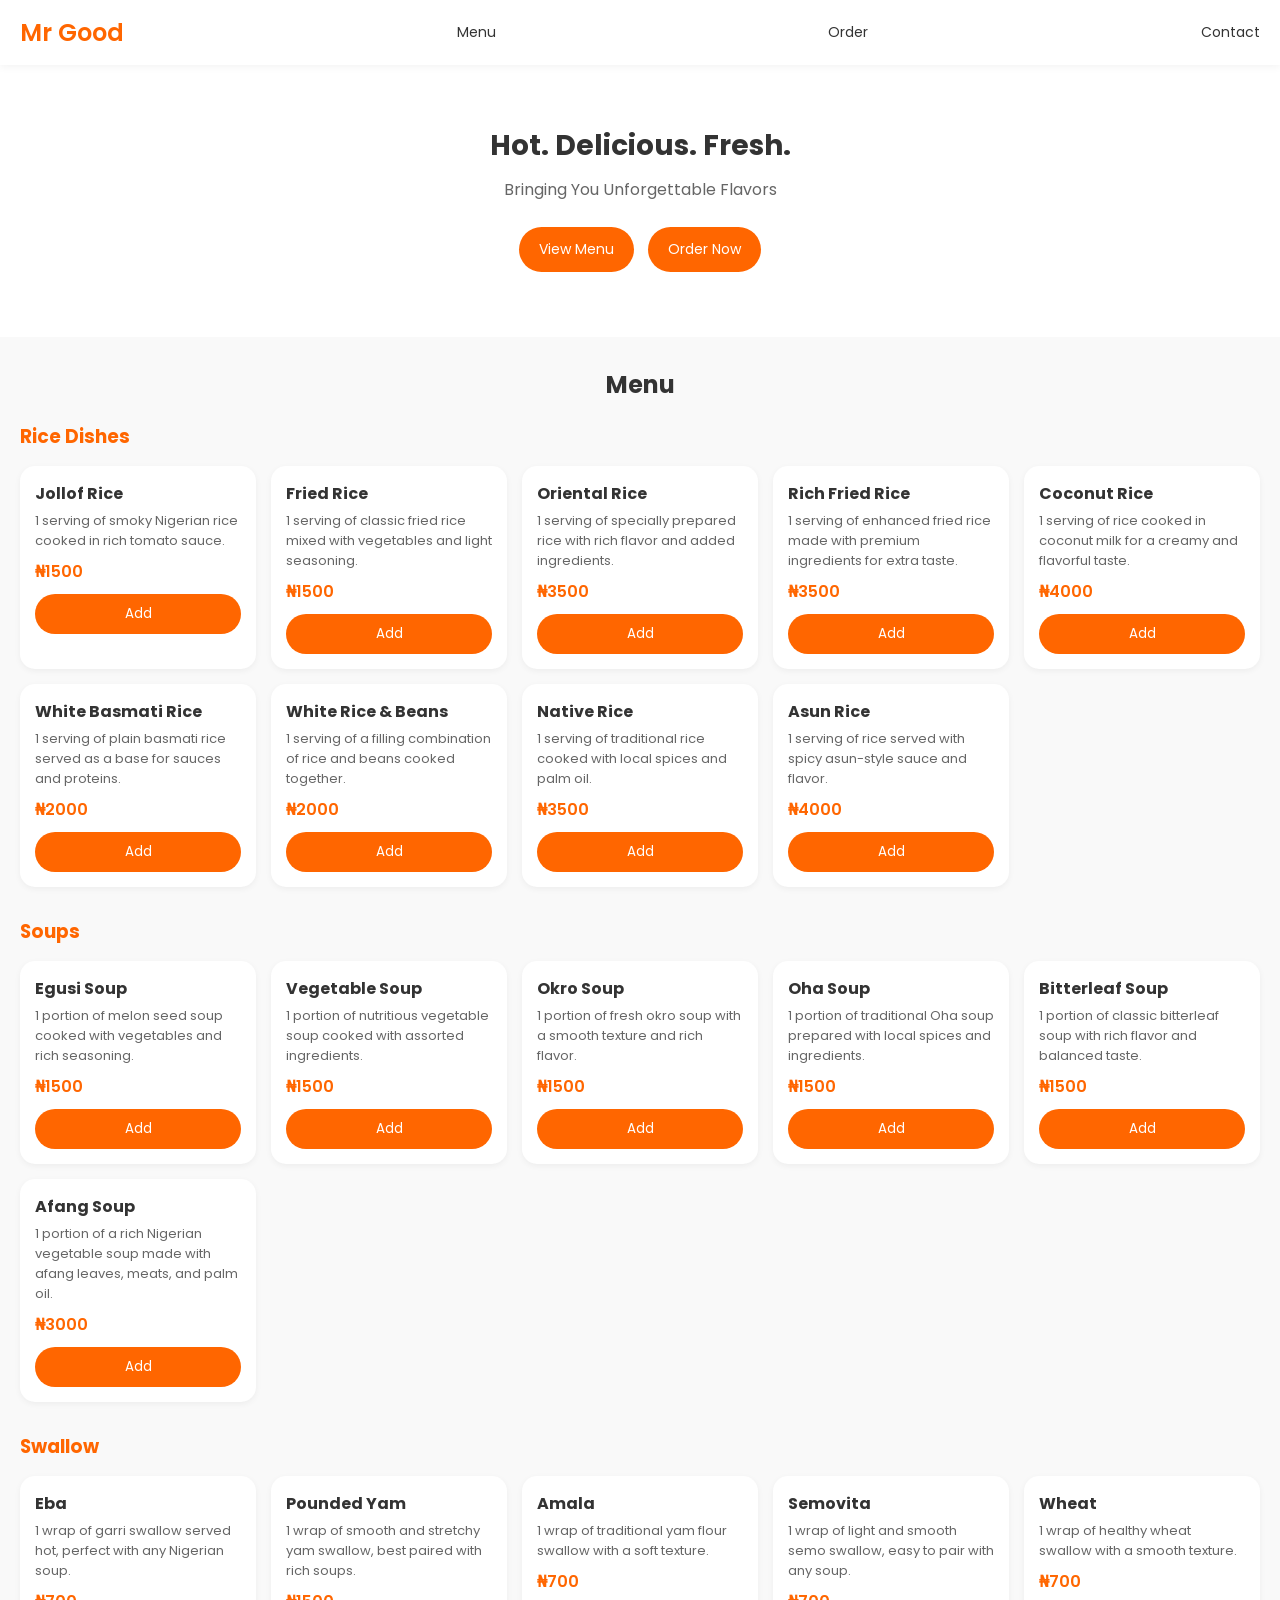
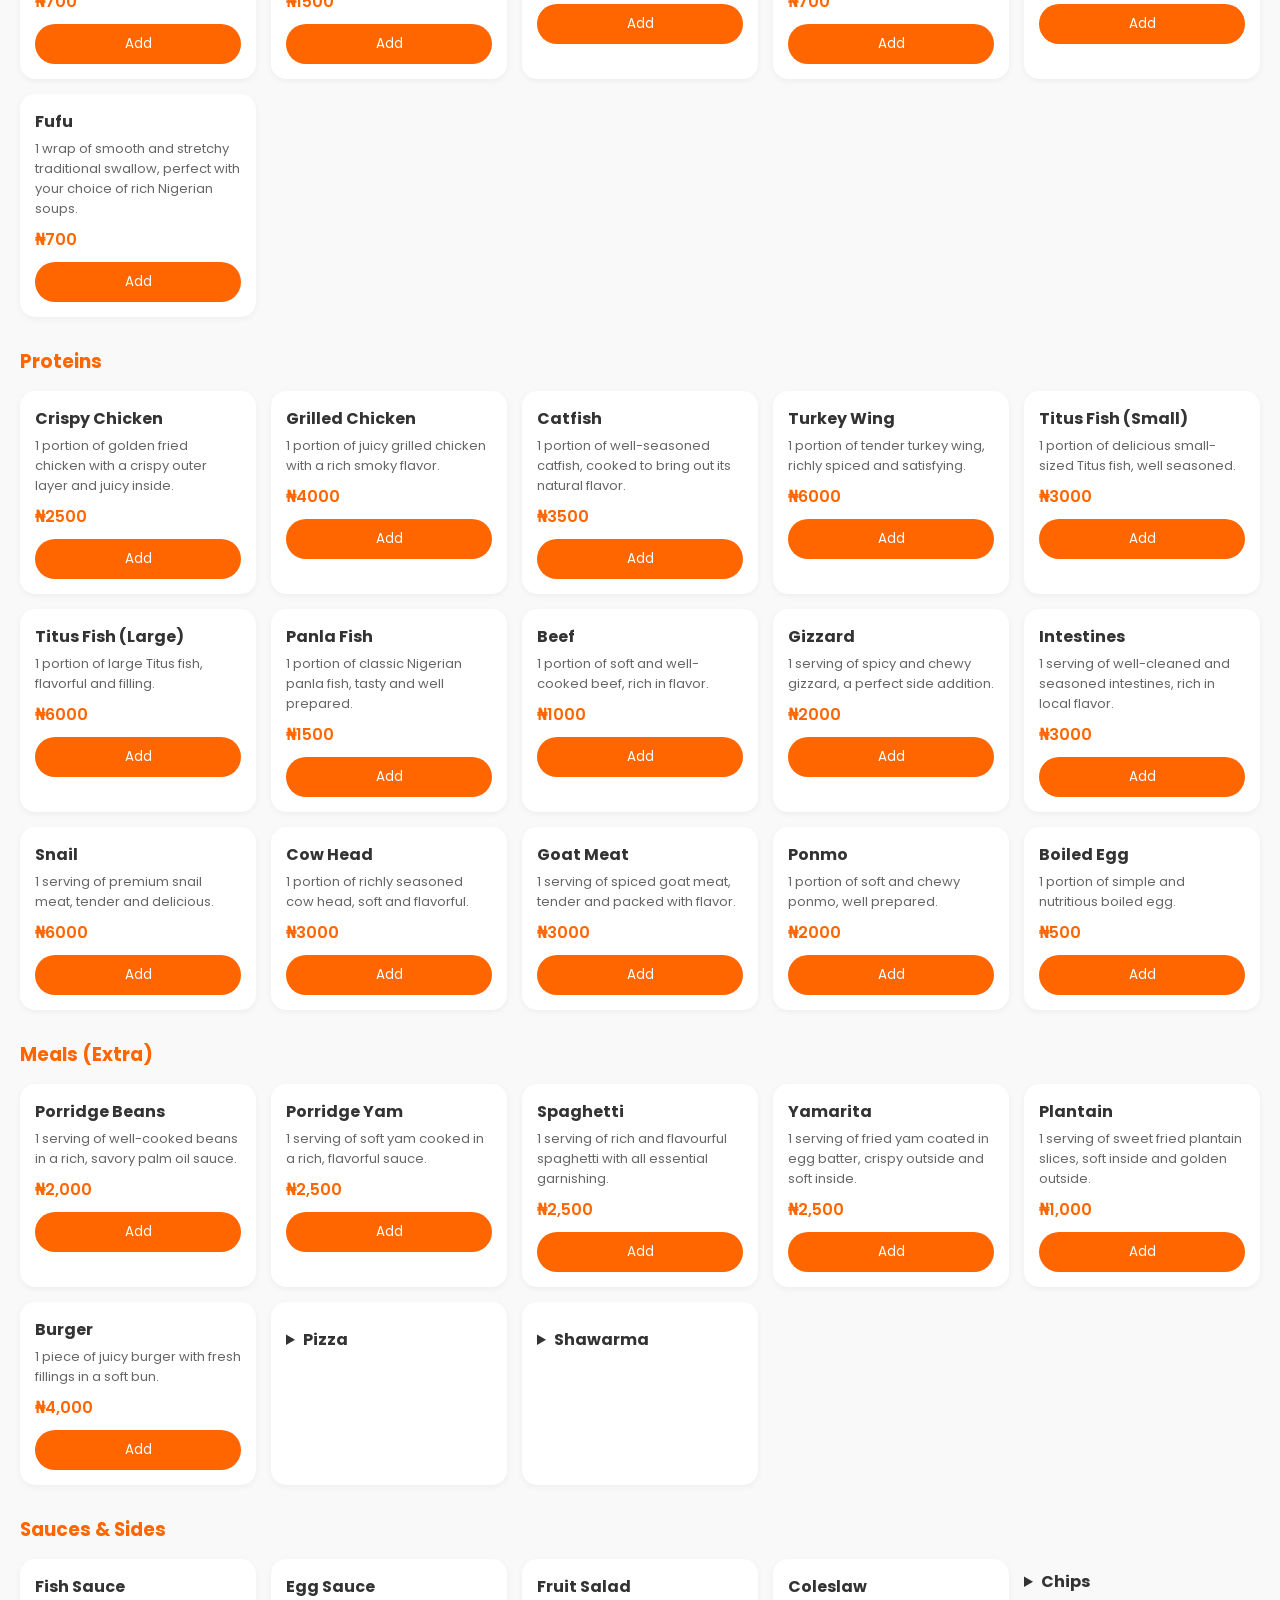
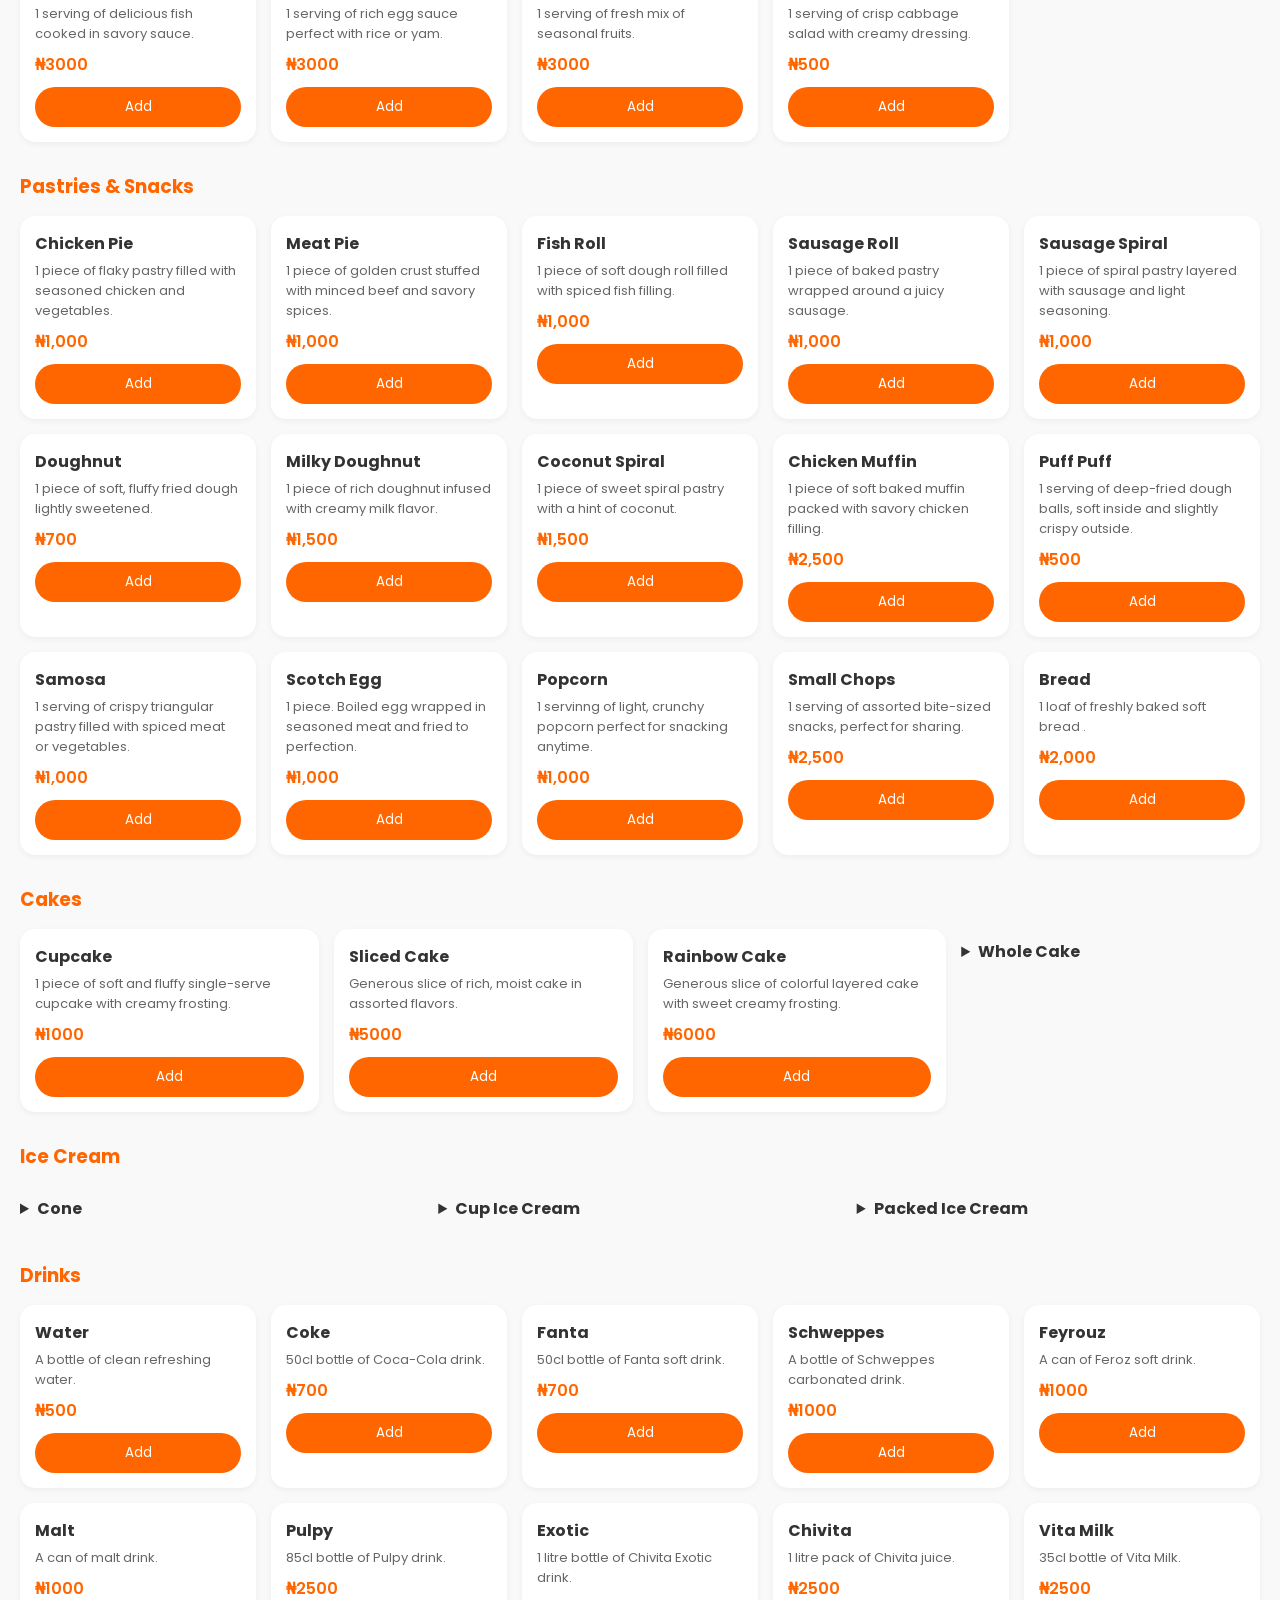
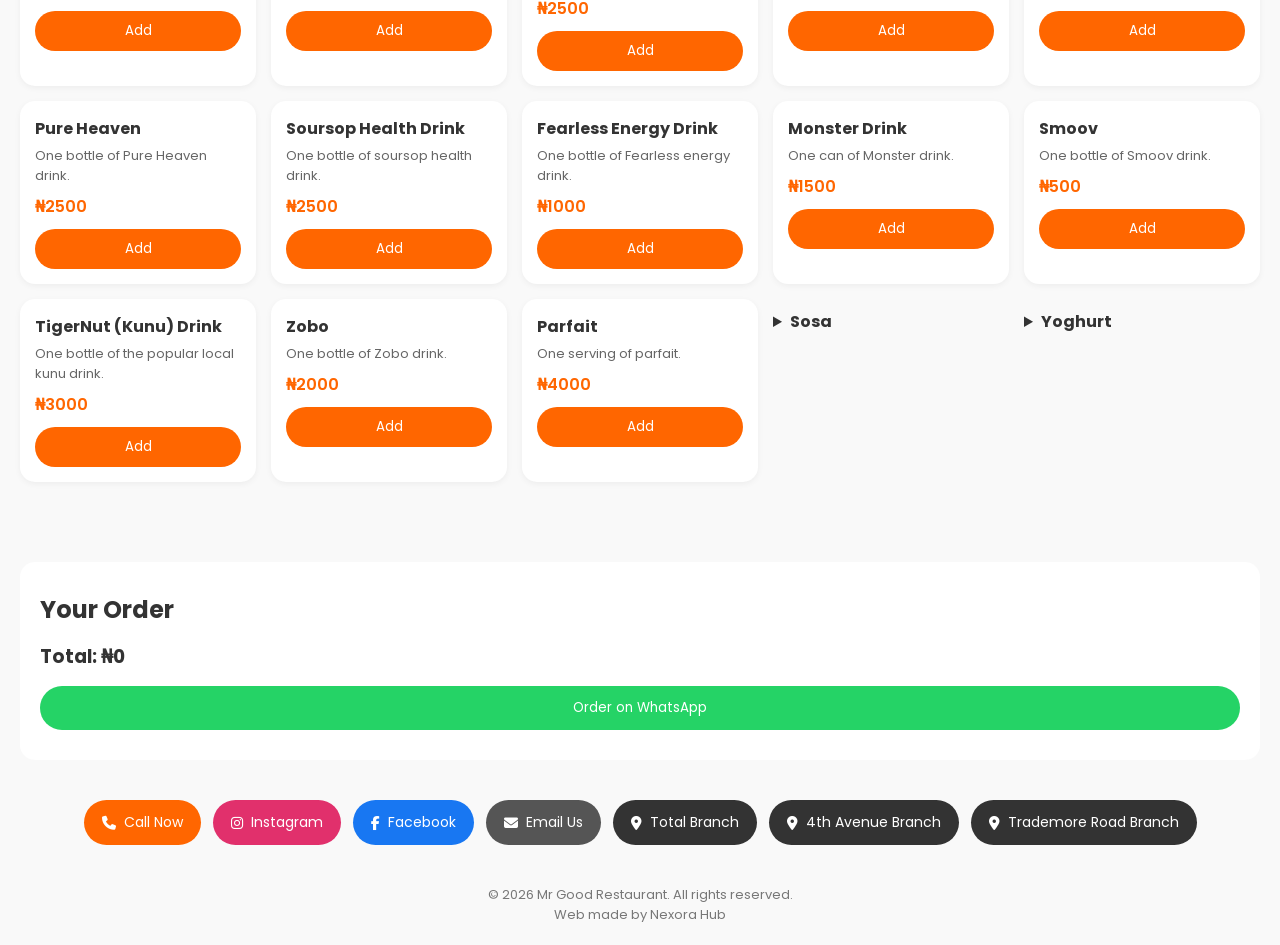
==== commit 8196943d: "Refactor food item listings and summaries Removed duplicate food items and simplified summaries for " ====
--- a/index.html
+++ b/index.html
@@ -376,7 +376,7 @@
     <!-- Pizza Group -->
     <div class="food-item">
       <details>
-        <summary><strong>Pizza</strong> (Click to view sizes)</summary>
+        <summary><strong>Pizza</strong></summary>
 
         <div class="food-item">
           <h4>Small Pizza</h4>
@@ -405,7 +405,7 @@
     <!-- Shawarma Group -->
     <div class="food-item">
       <details>
-        <summary><strong>Shawarma</strong> (Click to view options)</summary>
+        <summary><strong>Shawarma</strong></summary>
 
         <div class="food-item">
           <h4>Hot Dog Shawarma</h4>
@@ -886,44 +886,6 @@
       <button onclick="addToCart('Smoov', 500)">Add</button>
     </div>
 
-    <details>
-      <summary><strong>Sosa</strong></summary>
-
-      <div class="food-item">
-        <h4>Small Sosa</h4>
-        <p>A small bottle of Sosa.</p>
-        <span>₦1500</span>
-        <button onclick="addToCart('Small Sosa', 1500)">Add</button>
-      </div>
-
-      <div class="food-item">
-        <h4>Large Sosa</h4>
-        <p>A large bottle of Sosa.</p>
-        <span>₦2500</span>
-        <button onclick="addToCart('Large Sosa', 2500)">Add</button>
-      </div>
-
-    </details>
-
-    <details>
-      <summary><strong>Yoghurt</strong></summary>
-
-      <div class="food-item">
-        <h4>Fura Yoghurt</h4>
-        <p>A bottle of Fura yoghurt.</p>
-        <span>₦2500</span>
-        <button onclick="addToCart('Fura Yoghurt', 2500)">Add</button>
-      </div>
-
-      <div class="food-item">
-        <h4>Farm Feast Yoghurt</h4>
-        <p>A bottle of Farm Feast yoghurt.</p>
-        <span>₦5500</span>
-        <button onclick="addToCart('Farm Feast Yoghurt', 5500)">Add</button>
-      </div>
-
-    </details>
-
 <div class="food-item">
       <h4>TigerNut (Kunu) Drink</h4>
       <p>One bottle of the popular local kunu drink.</p>
@@ -945,6 +907,45 @@
       <button onclick="addToCart('Parfait', 4000)">Add</button>
     </div>
 
+      <details>
+      <summary><strong>Sosa</strong></summary>
+
+      <div class="food-item">
+        <h4>Small Sosa</h4>
+        <p>A small bottle of Sosa.</p>
+        <span>₦1500</span>
+        <button onclick="addToCart('Small Sosa', 1500)">Add</button>
+      </div>
+
+      <div class="food-item">
+        <h4>Large Sosa</h4>
+        <p>A large bottle of Sosa.</p>
+        <span>₦2500</span>
+        <button onclick="addToCart('Large Sosa', 2500)">Add</button>
+      </div>
+
+    </details>
+
+    <details>
+      <summary><strong>Yoghurt</strong></summary>
+
+      <div class="food-item">
+        <h4>Fura Yoghurt</h4>
+        <p>A bottle of Fura yoghurt.</p>
+        <span>₦2500</span>
+        <button onclick="addToCart('Fura Yoghurt', 2500)">Add</button>
+      </div>
+
+      <div class="food-item">
+        <h4>Farm Feast Yoghurt</h4>
+        <p>A bottle of Farm Feast yoghurt.</p>
+        <span>₦5500</span>
+        <button onclick="addToCart('Farm Feast Yoghurt', 5500)">Add</button>
+      </div>
+
+    </details>
+
+
   </div>
 </div>
   <!-- ADD MORE CATEGORIES AS NEEDED -->
--- a/style.css
+++ b/style.css
@@ -8,44 +8,36 @@
 
 /* BODY */
 body {
-  background: #f5f5f5;
+  background: #f9f9f9;
   color: #333;
 }
 
-/* NAVBAR */
-nav {
+/* NAV */
+.nav {
   display: flex;
   justify-content: space-between;
   align-items: center;
+  padding: 15px 20px;
   background: #ffffff;
-  padding: 15px 20px;
   box-shadow: 0 2px 8px rgba(0,0,0,0.05);
   position: sticky;
   top: 0;
   z-index: 100;
 }
 
-nav h1 {
-  font-size: 20px;
+.nav h2 {
+  color: #ff6600;
   font-weight: 600;
-  color: #ff6600;
-}
-
-nav ul {
-  display: flex;
-  list-style: none;
-  gap: 20px;
-}
-
-nav ul li a {
+}
+
+.nav a {
+  margin-left: 15px;
   text-decoration: none;
   color: #333;
   font-size: 14px;
-  font-weight: 500;
-  transition: 0.2s;
-}
-
-nav ul li a:hover {
+}
+
+.nav a:hover {
   color: #ff6600;
 }
 
@@ -53,78 +45,77 @@
 .hero {
   padding: 60px 20px;
   text-align: center;
-  background: url('dr-muhammad-amer-77ItGP98s6g-unsplash.jpg')
-}
-
-.hero h2 {
+  background: #ffffff;
+}
+
+.hero h1 {
   font-size: 28px;
   margin-bottom: 10px;
-  font-weight: 600;
 }
 
 .hero p {
-  font-size: 14px;
   color: #666;
   margin-bottom: 20px;
 }
 
-.hero button {
-  padding: 12px 24px;
+.hero-buttons a {
+  display: inline-block;
+  margin: 5px;
+  padding: 12px 20px;
   background: #ff6600;
   color: #fff;
-  border: none;
+  text-decoration: none;
   border-radius: 999px;
   font-size: 14px;
-  cursor: pointer;
   transition: 0.25s;
 }
 
-.hero button:hover {
+.hero-buttons a:hover {
   transform: scale(1.05);
   opacity: 0.9;
 }
 
-/* MENU SECTION */
+/* MENU */
+.menu {
+  padding: 30px 20px;
+}
+
+.menu h2 {
+  text-align: center;
+  margin-bottom: 20px;
+}
+
 .menu-section {
-  padding: 20px;
+  margin-bottom: 30px;
 }
 
 .menu-section h3 {
   margin-bottom: 15px;
-  font-size: 22px;
-  font-weight: 600;
-}
-
-/* GRID */
+  color: #ff6600;
+}
+
+/* FOOD GRID */
 .food-container {
   display: grid;
-  grid-template-columns: repeat(auto-fill, minmax(220px, 1fr));
+  grid-template-columns: repeat(auto-fit, minmax(220px, 1fr));
   gap: 15px;
 }
 
-/* FOOD ITEM */
 .food-item {
   background: #fff;
   padding: 15px;
-  border-radius: 18px;
-  box-shadow: 0 3px 10px rgba(0,0,0,0.05);
-  transition: 0.2s;
-}
-
-.food-item:hover {
-  transform: translateY(-3px);
+  border-radius: 15px;
+  box-shadow: 0 2px 6px rgba(0,0,0,0.05);
 }
 
 .food-item h4 {
-  font-size: 16px;
   margin-bottom: 5px;
-  font-weight: 500;
 }
 
 .food-item p {
   font-size: 13px;
   color: #666;
-  margin-bottom: 10px;
+  margin-bottom: 8px;
 }
 
 .food-item span {
@@ -132,127 +123,121 @@
   color: #ff6600;
 }
 
-/* BUTTON */
 .food-item button {
-  display: inline-block;
+  display: block;
   margin-top: 10px;
-  padding: 10px 18px;
+  width: 100%;
+  padding: 10px;
+  border: none;
   background: #ff6600;
-  color: white;
-  border: none;
-  border-radius: 999px;
-  font-size: 14px;
+  color: #fff;
+  border-radius: 999px;
   cursor: pointer;
   transition: 0.25s;
 }
 
 .food-item button:hover {
+  opacity: 0.9;
+}
+
+/* DETAILS (COLLAPSIBLE) */
+details {
+  margin-top: 10px;
+}
+
+summary {
+  cursor: pointer;
+  font-weight: 600;
+  margin-bottom: 10px;
+}
+
+/* CART */
+.cart {
+  padding: 30px 20px;
+  background: #fff;
+  margin: 20px;
+  border-radius: 15px;
+}
+
+.cart h2 {
+  margin-bottom: 15px;
+}
+
+#cart-items {
+  margin-bottom: 15px;
+}
+
+#total {
+  margin-bottom: 15px;
+}
+
+.cart button {
+  width: 100%;
+  padding: 12px;
+  border: none;
+  background: #25D366;
+  color: #fff;
+  border-radius: 999px;
+  cursor: pointer;
+}
+
+/* CONTACT BUTTONS */
+.contact-buttons {
+  display: flex;
+  flex-wrap: wrap;
+  justify-content: center;
+  gap: 12px;
+  padding: 20px;
+}
+
+.contact-btn {
+  padding: 12px 18px;
+  border-radius: 999px;
+  color: #fff;
+  text-decoration: none;
+  font-size: 14px;
+  display: inline-flex;
+  align-items: center;
+  transition: 0.25s;
+}
+
+.contact-btn i {
+  margin-right: 8px;
+}
+
+/* COLORS */
+.contact-btn.call { background: #ff6600; }
+.contact-btn.instagram { background: #e1306c; }
+.contact-btn.facebook { background: #1877f2; }
+.contact-btn.email { background: #555; }
+.contact-btn.map { background: #333; }
+
+.contact-btn:hover {
   transform: scale(1.05);
   opacity: 0.9;
 }
 
-/* COLLAPSIBLE */
-details {
-  width: 100%;
-  background: #f9f9f9;
-  padding: 10px;
-  border-radius: 14px;
-}
-
-summary {
-  font-weight: 500;
-  cursor: pointer;
-  padding: 10px;
-  list-style: none;
-}
-
-summary::-webkit-details-marker {
-  display: none;
-}
-
-summary::after {
-  content: "▼";
-  float: right;
-  transition: 0.3s;
-}
-
-details[open] summary::after {
-  transform: rotate(180deg);
-}
-
-/* CART */
-.cart {
-  padding: 40px 20px;
-  background: #ffffff;
-  text-align: center;
-}
-
-#cart-items {
-  margin: 20px 0;
-}
-
-#cart-items div {
-  margin-bottom: 10px;
-}
-
-#total {
-  color: #ff6600;
-  font-weight: 600;
-}
-
-.cart button {
-  background: #25D366;
-  color: white;
-  padding: 14px 24px;
-  border: none;
-  border-radius: 999px;
-  cursor: pointer;
-  font-size: 16px;
-  transition: 0.25s;
-}
-
-.cart button:hover {
-  transform: scale(1.05);
-  opacity: 0.9;
-}
-
 /* FOOTER */
 footer {
-  background: #ffffff;
+  text-align: center;
   padding: 20px;
-  text-align: center;
-  margin-top: 30px;
-  font-size: 14px;
+  font-size: 13px;
   color: #777;
-  box-shadow: 0 -2px 8px rgba(0,0,0,0.05);
 }
 
 /* RESPONSIVE */
 @media (max-width: 768px) {
-  nav ul {
-    gap: 12px;
-  }
-
-  .food-container {
-    grid-template-columns: repeat(auto-fill, minmax(180px, 1fr));
-  }
-
-  .hero h2 {
-    font-size: 24px;
-  }
-}
-
-@media (max-width: 480px) {
-  nav {
+  .nav {
     flex-direction: column;
     gap: 10px;
   }
 
-  nav ul {
-    flex-wrap: wrap;
-    justify-content: center;
-  }
-
+  .hero h1 {
+    font-size: 22px;
+  }
+}
+
+@media (max-width: 480px) {
   .food-container {
     grid-template-columns: 1fr;
   }
@@ -261,11 +246,7 @@
     padding: 40px 15px;
   }
 
-  .hero h2 {
+  .hero h1 {
     font-size: 20px;
   }
-
-  .hero p {
-    font-size: 13px;
-  }
-}
+}
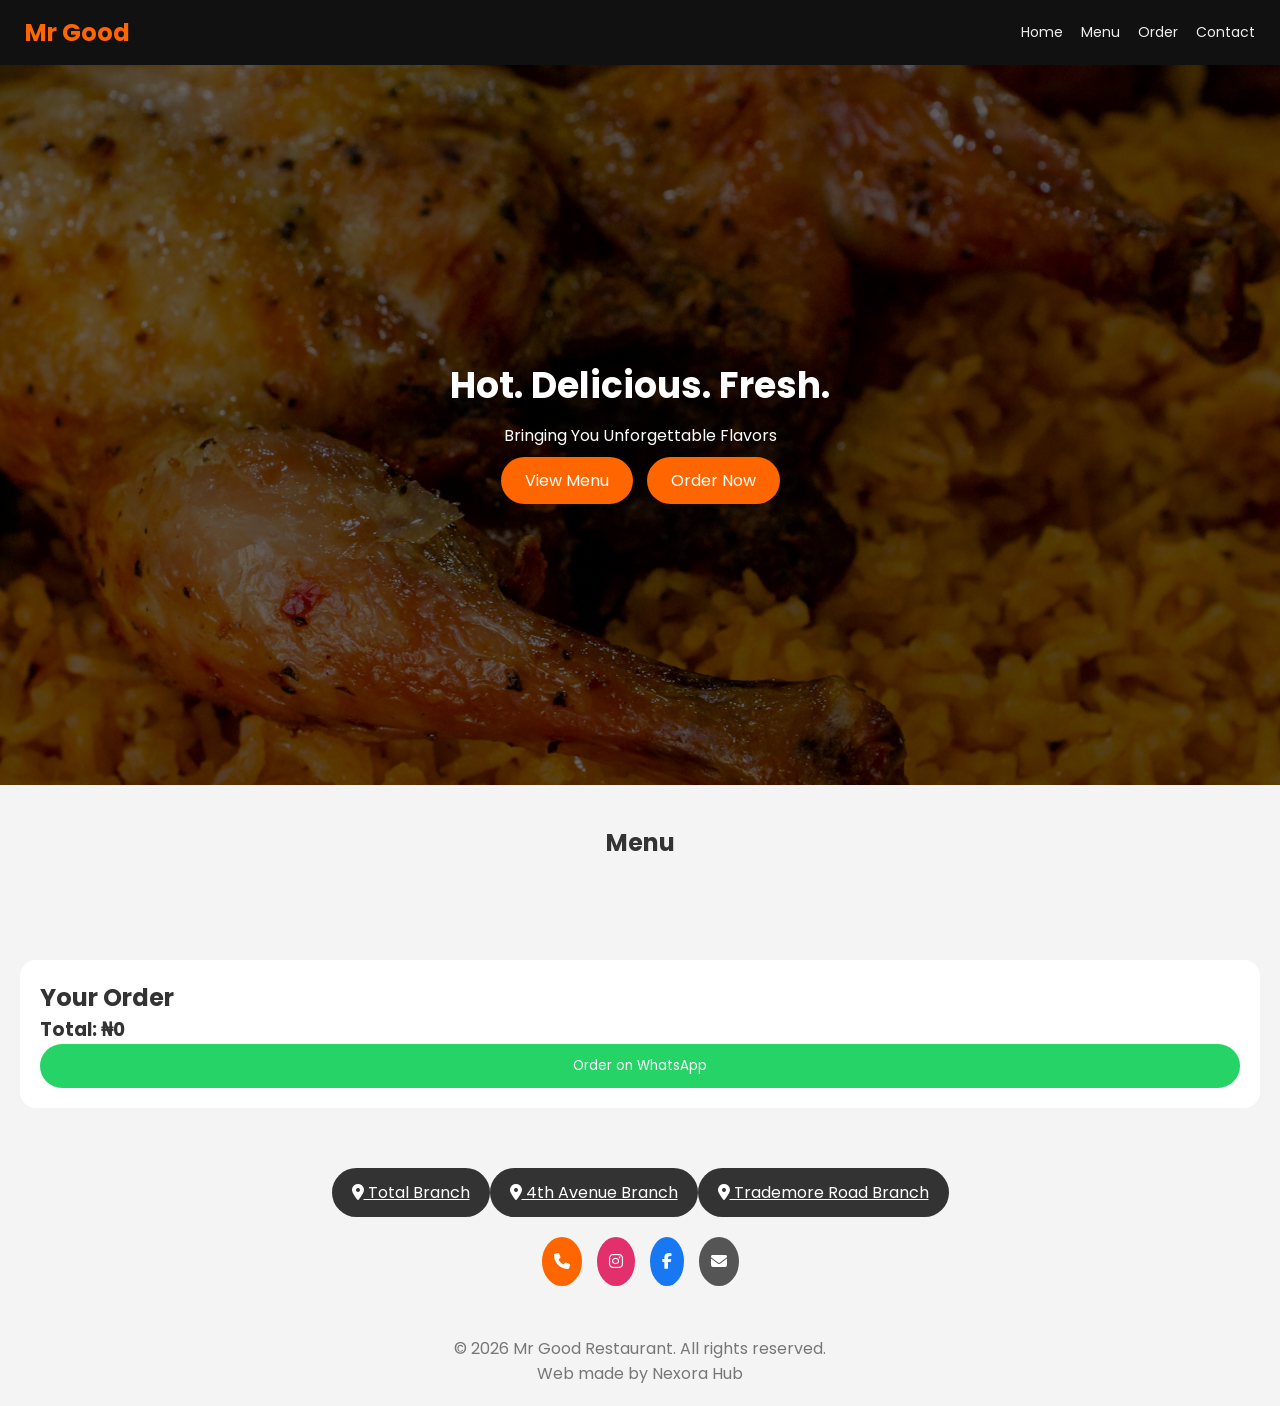
==== commit 43f62ff5: "Update print statement from 'Hello' to 'Goodbye'" ====
--- a/index.html
+++ b/index.html
@@ -15,9 +15,13 @@
 <!-- NAVBAR -->
 <nav class="nav">
   <h2>Mr Good</h2>
-  <a href="#menu">Menu</a>
-  <a href="#cart">Order</a>
-  <a href="#contact">Contact</a>
+
+  <div class="nav-links">
+    <a href="index.html">Home</a>
+    <a href="menu.html">Menu</a>
+    <a href="#cart">Order</a>
+    <a href="#contact">Contact</a>
+  </div>
 </nav>
 
 <!-- HERO -->
@@ -35,920 +39,6 @@
 <section id="menu" class="menu">
   <h2>Menu</h2>
 
-  <!-- CATEGORY 1 -->
-  <div class="menu-section">
-  <h3>Rice Dishes</h3>
-
-  <div class="food-container">
-
-    <div class="food-item">
-      <h4>Jollof Rice</h4>
-      <p>1 serving of smoky Nigerian rice cooked in rich tomato sauce.</p>
-      <span>₦1500</span>
-      <button onclick="addToCart('Jollof Rice', 1500)">Add</button>
-    </div>
-
-    <div class="food-item">
-      <h4>Fried Rice</h4>
-      <p>1 serving of classic fried rice mixed with vegetables and light seasoning.</p>
-      <span>₦1500</span>
-      <button onclick="addToCart('Fried Rice', 1500)">Add</button>
-    </div>
-
-    <div class="food-item">
-      <h4>Oriental Rice</h4>
-      <p>1 serving of specially prepared rice with rich flavor and added ingredients.</p>
-      <span>₦3500</span>
-      <button onclick="addToCart('Oriental Rice', 3500)">Add</button>
-    </div>
-
-    <div class="food-item">
-      <h4>Rich Fried Rice</h4>
-      <p>1 serving of enhanced fried rice made with premium ingredients for extra taste.</p>
-      <span>₦3500</span>
-      <button onclick="addToCart('Rich Fried Rice', 3500)">Add</button>
-    </div>
-
-    <div class="food-item">
-      <h4>Coconut Rice</h4>
-      <p>1 serving of rice cooked in coconut milk for a creamy and flavorful taste.</p>
-      <span>₦4000</span>
-      <button onclick="addToCart('Coconut Rice', 4000)">Add</button>
-    </div>
-
-    <div class="food-item">
-      <h4>White Basmati Rice</h4>
-      <p>1 serving of plain basmati rice served as a base for sauces and proteins.</p>
-      <span>₦2000</span>
-      <button onclick="addToCart('White Basmati Rice', 2000)">Add</button>
-    </div>
-
-    <div class="food-item">
-      <h4>White Rice & Beans</h4>
-      <p>1 serving of a filling combination of rice and beans cooked together.</p>
-      <span>₦2000</span>
-      <button onclick="addToCart('Rice & Beans', 2000)">Add</button>
-    </div>
-
-    <div class="food-item">
-      <h4>Native Rice</h4>
-      <p>1 serving of traditional rice cooked with local spices and palm oil.</p>
-      <span>₦3500</span>
-      <button onclick="addToCart('Native Rice', 3500)">Add</button>
-    </div>
-
-    <div class="food-item">
-      <h4>Asun Rice</h4>
-      <p>1 serving of rice served with spicy asun-style sauce and flavor.</p>
-      <span>₦4000</span>
-      <button onclick="addToCart('Asun Rice', 4000)">Add</button>
-    </div>
-
-  </div>
-</div>
-
-  <!-- CATEGORY 2 -->
- <div class="menu-section">
-  <h3>Soups</h3>
-
-  <div class="food-container">
-
-    <div class="food-item">
-      <h4>Egusi Soup</h4>
-      <p>1 portion of melon seed soup cooked with vegetables and rich seasoning.</p>
-      <span>₦1500</span>
-      <button onclick="addToCart('Egusi Soup', 1500)">Add</button>
-    </div>
-
-    <div class="food-item">
-      <h4>Vegetable Soup</h4>
-      <p>1 portion of nutritious vegetable soup cooked with assorted ingredients.</p>
-      <span>₦1500</span>
-      <button onclick="addToCart('Vegetable Soup', 1500)">Add</button>
-    </div>
-
-    <div class="food-item">
-      <h4>Okro Soup</h4>
-      <p>1 portion of fresh okro soup with a smooth texture and rich flavor.</p>
-      <span>₦1500</span>
-      <button onclick="addToCart('Okra Soup', 1500)">Add</button>
-    </div>
-
-    <div class="food-item">
-      <h4>Oha Soup</h4>
-      <p>1 portion of traditional Oha soup prepared with local spices and ingredients.</p>
-      <span>₦1500</span>
-      <button onclick="addToCart('Oha Soup', 1500)">Add</button>
-    </div>
-
-    <div class="food-item">
-      <h4>Bitterleaf Soup</h4>
-      <p>1 portion of classic bitterleaf soup with rich flavor and balanced taste.</p>
-      <span>₦1500</span>
-      <button onclick="addToCart('Bitterleaf Soup', 1500)">Add</button>
-    </div>
-
-<div class="food-item">
-  <h4>Afang Soup</h4>
-  <p>1 portion of a rich Nigerian vegetable soup made with afang leaves, meats, and palm oil.</p>
-  <span>₦3000</span>
-  <button onclick="addToCart('Afang Soup', 3000)">Add</button>
-</div>
-    
-  </div>
-</div>
-  
-  <!-- CATEGORY 3 -->
-  <div class="menu-section">
-  <h3>Swallow</h3>
-
-  <div class="food-container">
-
-    <div class="food-item">
-      <h4>Eba</h4>
-      <p>1 wrap of garri swallow served hot, perfect with any Nigerian soup.</p>
-      <span>₦700</span>
-      <button onclick="addToCart('Eba', 700)">Add</button>
-    </div>
-
-    <div class="food-item">
-      <h4>Pounded Yam</h4>
-      <p>1 wrap of smooth and stretchy yam swallow, best paired with rich soups.</p>
-      <span>₦1500</span>
-      <button onclick="addToCart('Pounded Yam', 1500)">Add</button>
-    </div>
-
-    <div class="food-item">
-      <h4>Amala</h4>
-      <p>1 wrap of traditional yam flour swallow with a soft texture.</p>
-      <span>₦700</span>
-      <button onclick="addToCart('Amala', 700)">Add</button>
-    </div>
-
-    <div class="food-item">
-      <h4>Semovita</h4>
-      <p>1 wrap of light and smooth semo swallow, easy to pair with any soup.</p>
-      <span>₦700</span>
-      <button onclick="addToCart('Semovita', 700)">Add</button>
-    </div>
-
-    <div class="food-item">
-      <h4>Wheat</h4>
-      <p>1 wrap of healthy wheat swallow with a smooth texture.</p>
-      <span>₦700</span>
-      <button onclick="addToCart('Wheat', 700)">Add</button>
-    </div>
-
-    <div class="food-item">
-  <h4>Fufu</h4>
-  <p>1 wrap of smooth and stretchy traditional swallow, perfect with your choice of rich Nigerian soups.</p>
-  <span>₦700</span>
-  <button onclick="addToCart('Fufu', 700)">Add</button>
-</div>
-
-  </div>
-</div>
-  
-  <!-- CATEGORY 4 -->
-  <div class="menu-section">
-  <h3>Proteins</h3>
-
-  <div class="food-container">
-
-    <div class="food-item">
-      <h4>Crispy Chicken</h4>
-      <p>1 portion of golden fried chicken with a crispy outer layer and juicy inside.</p>
-      <span>₦2500</span>
-      <button onclick="addToCart('Crispy Chicken', 2500)">Add</button>
-    </div>
-
-    <div class="food-item">
-      <h4>Grilled Chicken</h4>
-      <p>1 portion of juicy grilled chicken with a rich smoky flavor.</p>
-      <span>₦4000</span>
-      <button onclick="addToCart('Grilled Chicken', 4000)">Add</button>
-    </div>
-
-    <div class="food-item">
-      <h4>Catfish</h4>
-      <p>1 portion of well-seasoned catfish, cooked to bring out its natural flavor.</p>
-      <span>₦3500</span>
-      <button onclick="addToCart('Catfish', 3500)">Add</button>
-    </div>
-
-    <div class="food-item">
-      <h4>Turkey Wing</h4>
-      <p>1 portion of tender turkey wing, richly spiced and satisfying.</p>
-      <span>₦6000</span>
-      <button onclick="addToCart('Turkey Wing', 6000)">Add</button>
-    </div>
-
-    <div class="food-item">
-      <h4>Titus Fish (Small)</h4>
-      <p>1 portion of delicious small-sized Titus fish, well seasoned.</p>
-      <span>₦3000</span>
-      <button onclick="addToCart('Titus Fish (Small)', 3000)">Add</button>
-    </div>
-
-    <div class="food-item">
-      <h4>Titus Fish (Large)</h4>
-      <p>1 portion of large Titus fish, flavorful and filling.</p>
-      <span>₦6000</span>
-      <button onclick="addToCart('Titus Fish (Large)', 6000)">Add</button>
-    </div>
-
-    <div class="food-item">
-      <h4>Panla Fish</h4>
-      <p>1 portion of classic Nigerian panla fish, tasty and well prepared.</p>
-      <span>₦1500</span>
-      <button onclick="addToCart('Panla Fish', 1500)">Add</button>
-    </div>
-
-    <div class="food-item">
-      <h4>Beef</h4>
-      <p>1 portion of soft and well-cooked beef, rich in flavor.</p>
-      <span>₦1000</span>
-      <button onclick="addToCart('Beef', 1000)">Add</button>
-    </div>
-
-    <div class="food-item">
-      <h4>Gizzard</h4>
-      <p>1 serving of spicy and chewy gizzard, a perfect side addition.</p>
-      <span>₦2000</span>
-      <button onclick="addToCart('Gizzard', 2000)">Add</button>
-    </div>
-
-    <div class="food-item">
-      <h4>Intestines</h4>
-      <p>1 serving of well-cleaned and seasoned intestines, rich in local flavor.</p>
-      <span>₦3000</span>
-      <button onclick="addToCart('Intestines', 3000)">Add</button>
-    </div>
-
-    <div class="food-item">
-      <h4>Snail</h4>
-      <p>1 serving of premium snail meat, tender and delicious.</p>
-      <span>₦6000</span>
-      <button onclick="addToCart('Snail', 6000)">Add</button>
-    </div>
-
-    <div class="food-item">
-      <h4>Cow Head</h4>
-      <p>1 portion of richly seasoned cow head, soft and flavorful.</p>
-      <span>₦3000</span>
-      <button onclick="addToCart('Cow Head', 3000)">Add</button>
-    </div>
-
-    <div class="food-item">
-      <h4>Goat Meat</h4>
-      <p>1 serving of spiced goat meat, tender and packed with flavor.</p>
-      <span>₦3000</span>
-      <button onclick="addToCart('Goat Meat', 3000)">Add</button>
-    </div>
-
-    <div class="food-item">
-      <h4>Ponmo</h4>
-      <p>1 portion of soft and chewy ponmo, well prepared.</p>
-      <span>₦2000</span>
-      <button onclick="addToCart('Ponmo', 2000)">Add</button>
-    </div>
-
-    <div class="food-item">
-      <h4>Boiled Egg</h4>
-      <p>1 portion of simple and nutritious boiled egg.</p>
-      <span>₦500</span>
-      <button onclick="addToCart('Boiled Egg', 500)">Add</button>
-    </div>
-
-  </div>
-</div>
-  
-
-  <!-- CATEGORY 6 -->
-  <div class="menu-section">
-  <h3>Meals (Extra)</h3>
-
-  <div class="food-container">
-
-    <div class="food-item">
-      <h4>Porridge Beans</h4>
-      <p>1 serving of well-cooked beans in a rich, savory palm oil sauce.</p>
-      <span>₦2,000</span>
-      <button onclick="addToCart('Porridge Beans', 2000)">Add</button>
-    </div>
-
-    <div class="food-item">
-      <h4>Porridge Yam</h4>
-      <p>1 serving of soft yam cooked in a rich, flavorful sauce.</p>
-      <span>₦2,500</span>
-      <button onclick="addToCart('Porridge Yam', 2500)">Add</button>
-    </div>
-    
-    <div class="food-item">
-      <h4>Spaghetti</h4>
-      <p>1 serving of rich and flavourful spaghetti with all essential garnishing.</p>
-      <span>₦2,500</span>
-      <button onclick="addToCart('Porridge Yam', 2500)">Add</button>
-    </div>
-
-
-    <div class="food-item">
-      <h4>Yamarita</h4>
-      <p>1 serving of fried yam coated in egg batter, crispy outside and soft inside.</p>
-      <span>₦2,500</span>
-      <button onclick="addToCart('Yamarita', 2500)">Add</button>
-    </div>
-
-    <div class="food-item">
-      <h4>Plantain</h4>
-      <p>1 serving of sweet fried plantain slices, soft inside and golden outside.</p>
-      <span>₦1,000</span>
-      <button onclick="addToCart('Plantain', 1000)">Add</button>
-    </div>
-
-    <div class="food-item">
-      <h4>Burger</h4>
-      <p>1 piece of juicy burger with fresh fillings in a soft bun.</p>
-      <span>₦4,000</span>
-      <button onclick="addToCart('Burger', 4000)">Add</button>
-    </div>
-
-    <!-- Pizza Group -->
-    <div class="food-item">
-      <details>
-        <summary><strong>Pizza</strong></summary>
-
-        <div class="food-item">
-          <h4>Small Pizza</h4>
-          <p>Personal-sized pizza with a light crust and simple toppings.</p>
-          <span>₦10,000</span>
-          <button onclick="addToCart('Small Pizza', 10000)">Add</button>
-        </div>
-
-        <div class="food-item">
-          <h4>Medium Pizza</h4>
-          <p>Balanced size pizza with more toppings, perfect for sharing.</p>
-          <span>₦12,000</span>
-          <button onclick="addToCart('Medium Pizza', 12000)">Add</button>
-        </div>
-
-        <div class="food-item">
-          <h4>Large Pizza</h4>
-          <p>Full-sized pizza loaded with toppings, ideal for groups.</p>
-          <span>₦15,000</span>
-          <button onclick="addToCart('Large Pizza', 15000)">Add</button>
-        </div>
-
-      </details>
-    </div>
-
-    <!-- Shawarma Group -->
-    <div class="food-item">
-      <details>
-        <summary><strong>Shawarma</strong></summary>
-
-        <div class="food-item">
-          <h4>Hot Dog Shawarma</h4>
-          <p>Shawarma wrap with sausage filling and creamy sauce.</p>
-          <span>₦4,000</span>
-          <button onclick="addToCart('Hot Dog Shawarma', 4000)">Add</button>
-        </div>
-
-        <div class="food-item">
-          <h4>Chicken or Beef Shawarma (1 Sausage)</h4>
-          <p>Choice of chicken or beef with sausage and rich dressing.</p>
-          <span>₦4,500</span>
-          <button onclick="addToCart('Chicken or Beef Shawarma (1 Sausage)', 4500)">Add</button>
-        </div>
-
-        <div class="food-item">
-          <h4>Chicken + Beef Shawarma (1 Sausage)</h4>
-          <p>Mixed chicken and beef filling with one sausage.</p>
-          <span>₦5,000</span>
-          <button onclick="addToCart('Chicken + Beef Shawarma (1 Sausage)', 5000)">Add</button>
-        </div>
-
-        <div class="food-item">
-          <h4>Chicken + Beef Shawarma (2 Sausages)</h4>
-          <p>Loaded shawarma with chicken, beef, and double sausage.</p>
-          <span>₦5,500</span>
-          <button onclick="addToCart('Chicken + Beef Shawarma (2 Sausages)', 5500)">Add</button>
-        </div>
-
-      </details>
-    </div>
-
-  </div>
-</div>
-  
-  <!-- CATEGORY 7 -->
-  <div class="menu-section">
-  <h3>Sauces & Sides</h3>
-
-  <div class="food-container">
-
-    <div class="food-item">
-      <h4>Fish Sauce</h4>
-      <p>1 serving of delicious fish cooked in savory sauce.</p>
-      <span>₦3000</span>
-      <button onclick="addToCart('Fish Sauce', 3000)">Add</button>
-    </div>
-
-    <div class="food-item">
-      <h4>Egg Sauce</h4>
-      <p>1 serving of rich egg sauce perfect with rice or yam.</p>
-      <span>₦3000</span>
-      <button onclick="addToCart('Egg Sauce', 3000)">Add</button>
-    </div>
-
-    <div class="food-item">
-      <h4>Fruit Salad</h4>
-      <p>1 serving of fresh mix of seasonal fruits.</p>
-      <span>₦3000</span>
-      <button onclick="addToCart('Fruit Salad', 3000)">Add</button>
-    </div>
-
-    <div class="food-item">
-      <h4>Coleslaw</h4>
-      <p>1 serving of crisp cabbage salad with creamy dressing.</p>
-      <span>₦500</span>
-      <button onclick="addToCart('Coleslaw', 500)">Add</button>
-    </div>
-
-    <details>
-      <summary><strong>Chips</strong></summary>
-
-      <div class="food-item">
-        <h4>Chips</h4>
-        <p>Crispy fried potato chips.</p>
-        <span>₦3000</span>
-        <button onclick="addToCart('Chips', 3000)">Add</button>
-      </div>
-
-      <div class="food-item">
-        <h4>Chips & Chicken</h4>
-        <p>Chips served with one portion of chicken.</p>
-        <span>₦6000</span>
-        <button onclick="addToCart('Chips & Chicken', 6000)">Add</button>
-      </div>
-
-      <div class="food-item">
-        <h4>Chips & 2 Chicken</h4>
-        <p>Chips served with two portions of chicken.</p>
-        <span>₦9000</span>
-        <button onclick="addToCart('Chips & 2 Chicken', 9000)">Add</button>
-      </div>
-
-    </details>
-
-  </div>
-</div>
-    <!-- CATEGORY 5 -->
-<div class="menu-section">
-  <h3>Pastries & Snacks</h3>
-
-  <div class="food-container">
-
-    <div class="food-item">
-      <h4>Chicken Pie</h4>
-      <p>1 piece of flaky pastry filled with seasoned chicken and vegetables.</p>
-      <span>₦1,000</span>
-      <button onclick="addToCart('Chicken Pie', 1000)">Add</button>
-    </div>
-
-    <div class="food-item">
-      <h4>Meat Pie</h4>
-      <p>1 piece of golden crust stuffed with minced beef and savory spices.</p>
-      <span>₦1,000</span>
-      <button onclick="addToCart('Meat Pie', 1000)">Add</button>
-    </div>
-
-    <div class="food-item">
-      <h4>Fish Roll</h4>
-      <p>1 piece of soft dough roll filled with spiced fish filling.</p>
-      <span>₦1,000</span>
-      <button onclick="addToCart('Fish Roll', 1000)">Add</button>
-    </div>
-
-    <div class="food-item">
-      <h4>Sausage Roll</h4>
-      <p>1 piece of baked pastry wrapped around a juicy sausage.</p>
-      <span>₦1,000</span>
-      <button onclick="addToCart('Sausage Roll', 1000)">Add</button>
-    </div>
-
-    <div class="food-item">
-      <h4>Sausage Spiral</h4>
-      <p>1 piece of spiral pastry layered with sausage and light seasoning.</p>
-      <span>₦1,000</span>
-      <button onclick="addToCart('Sausage Spiral', 1000)">Add</button>
-    </div>
-
-    <div class="food-item">
-      <h4>Doughnut</h4>
-      <p>1 piece of soft, fluffy fried dough lightly sweetened.</p>
-      <span>₦700</span>
-      <button onclick="addToCart('Doughnut', 700)">Add</button>
-    </div>
-
-    <div class="food-item">
-      <h4>Milky Doughnut</h4>
-      <p>1 piece of rich doughnut infused with creamy milk flavor.</p>
-      <span>₦1,500</span>
-      <button onclick="addToCart('Milky Doughnut', 1500)">Add</button>
-    </div>
-
-    <div class="food-item">
-      <h4>Coconut Spiral</h4>
-      <p>1 piece of sweet spiral pastry with a hint of coconut.</p>
-      <span>₦1,500</span>
-      <button onclick="addToCart('Coconut Spiral', 1500)">Add</button>
-    </div>
-
-    <div class="food-item">
-      <h4>Chicken Muffin</h4>
-      <p>1 piece of soft baked muffin packed with savory chicken filling.</p>
-      <span>₦2,500</span>
-      <button onclick="addToCart('Chicken Muffin', 2500)">Add</button>
-    </div>
-
-    <div class="food-item">
-      <h4>Puff Puff</h4>
-      <p>1 serving of deep-fried dough balls, soft inside and slightly crispy outside.</p>
-      <span>₦500</span>
-      <button onclick="addToCart('Puff Puff', 500)">Add</button>
-    </div>
-
-    <div class="food-item">
-      <h4>Samosa</h4>
-      <p>1 serving of crispy triangular pastry filled with spiced meat or vegetables.</p>
-      <span>₦1,000</span>
-      <button onclick="addToCart('Samosa', 1000)">Add</button>
-    </div>
-
-    <div class="food-item">
-      <h4>Scotch Egg</h4>
-      <p>1 piece. Boiled egg wrapped in seasoned meat and fried to perfection.</p>
-      <span>₦1,000</span>
-      <button onclick="addToCart('Scotch Egg', 1000)">Add</button>
-    </div>
-
-    <div class="food-item">
-      <h4>Popcorn</h4>
-      <p>1 servinng of light, crunchy popcorn perfect for snacking anytime.</p>
-      <span>₦1,000</span>
-      <button onclick="addToCart('Popcorn', 1000)">Add</button>
-    </div>
-
-    <div class="food-item">
-      <h4>Small Chops</h4>
-      <p>1 serving of assorted bite-sized snacks, perfect for sharing.</p>
-      <span>₦2,500</span>
-      <button onclick="addToCart('Small Chops', 2500)">Add</button>
-    </div>
-
-    <div class="food-item">
-      <h4>Bread</h4>
-      <p>1 loaf of freshly baked soft bread .</p>
-      <span>₦2,000</span>
-      <button onclick="addToCart('Bread', 2000)">Add</button>
-    </div>
-
-  </div>
-</div>
-  
-  
-  <!-- CATEGORY 8 -->
-<div class="menu-section">
-  <h3>Cakes</h3>
-
-  <div class="food-container">
-
-    <div class="food-item">
-      <h4>Cupcake</h4>
-      <p>1 piece of soft and fluffy single-serve cupcake with creamy frosting.</p>
-      <span>₦1000</span>
-      <button onclick="addToCart('Cupcake', 1000)">Add</button>
-    </div>
-
-    <div class="food-item">
-      <h4>Sliced Cake</h4>
-      <p>Generous slice of rich, moist cake in assorted flavors.</p>
-      <span>₦5000</span>
-      <button onclick="addToCart('Sliced Cake', 5000)">Add</button>
-    </div>
-
-    <div class="food-item">
-      <h4>Rainbow Cake</h4>
-      <p>Generous slice of colorful layered cake with sweet creamy frosting.</p>
-      <span>₦6000</span>
-      <button onclick="addToCart('Rainbow Cake', 6000)">Add</button>
-    </div>
-
-    <details>
-      <summary><strong>Whole Cake</strong></summary>
-
-      <div class="food-item">
-        <h4>Small Whole Cake</h4>
-        <p>Compact whole cake perfect for intimate celebrations.</p>
-        <span>₦15000</span>
-        <button onclick="addToCart('Small Whole Cake', 15000)">Add</button>
-      </div>
-
-      <div class="food-item">
-        <h4>Medium Whole Cake</h4>
-        <p>Ideal cake size for small group gatherings.</p>
-        <span>₦20000</span>
-        <button onclick="addToCart('Medium Whole Cake', 20000)">Add</button>
-      </div>
-
-      <div class="food-item">
-        <h4>Regular Whole Cake</h4>
-        <p>Balanced size cake suitable for family occasions.</p>
-        <span>₦25000</span>
-        <button onclick="addToCart('Regular Whole Cake', 25000)">Add</button>
-      </div>
-
-      <div class="food-item">
-        <h4>Big Whole Cake</h4>
-        <p>Large cake designed for bigger celebrations.</p>
-        <span>₦30000</span>
-        <button onclick="addToCart('Big Whole Cake', 30000)">Add</button>
-      </div>
-
-      <div class="food-item">
-        <h4>Large Whole Cake</h4>
-        <p>Extra-large cake perfect for parties and events.</p>
-        <span>₦35000</span>
-        <button onclick="addToCart('Large Whole Cake', 35000)">Add</button>
-      </div>
-
-    </details>
-
-  </div>
-</div>
-  
-  <!-- CATEGORY 9 -->
-<div class="menu-section">
-  <h3>Ice Cream</h3>
-
-  <div class="food-container">
-
-    <details>
-      <summary><strong>Cone</strong></summary>
-
-      <div class="food-item">
-        <h4>Cone Only</h4>
-        <p>Plain crispy cone without ice cream.</p>
-        <span>₦500</span>
-        <button onclick="addToCart('Cone Only', 500)">Add</button>
-      </div>
-
-      <div class="food-item">
-        <h4>Cone Ice Cream</h4>
-        <p>Creamy ice cream served in a crunchy cone.</p>
-        <span>₦2000</span>
-        <button onclick="addToCart('Cone Ice Cream', 2000)">Add</button>
-      </div>
-
-    </details>
-
-    <details>
-      <summary><strong>Cup Ice Cream</strong></summary>
-
-      <div class="food-item">
-        <h4>Small Cup Ice Cream</h4>
-        <p>Small serving of rich and creamy ice cream in a cup.</p>
-        <span>₦4000</span>
-        <button onclick="addToCart('Small Cup Ice Cream', 4000)">Add</button>
-      </div>
-
-      <div class="food-item">
-        <h4>Medium Cup Ice Cream</h4>
-        <p>Medium serving of smooth and delicious ice cream.</p>
-        <span>₦6000</span>
-        <button onclick="addToCart('Medium Cup Ice Cream', 6000)">Add</button>
-      </div>
-
-      <div class="food-item">
-        <h4>Large Cup Ice Cream</h4>
-        <p>Large portion of creamy ice cream for extra enjoyment.</p>
-        <span>₦8000</span>
-        <button onclick="addToCart('Large Cup Ice Cream', 8000)">Add</button>
-      </div>
-
-    </details>
-
-    <details>
-      <summary><strong>Packed Ice Cream</strong></summary>
-
-      <div class="food-item">
-        <h4>120ml Ice Cream</h4>
-        <p>Compact pack of creamy ice cream.</p>
-        <span>₦1000</span>
-        <button onclick="addToCart('120ml Ice Cream', 1000)">Add</button>
-      </div>
-
-      <div class="food-item">
-        <h4>200ml Ice Cream</h4>
-        <p>Small tub of smooth and refreshing ice cream.</p>
-        <span>₦1500</span>
-        <button onclick="addToCart('200ml Ice Cream', 1500)">Add</button>
-      </div>
-
-      <div class="food-item">
-        <h4>450ml Ice Cream</h4>
-        <p>Mid-size portion of rich and tasty ice cream.</p>
-        <span>₦3500</span>
-        <button onclick="addToCart('150ml Ice Cream', 3500)">Add</button>
-      </div>
-
-      <div class="food-item">
-        <h4>900ml Ice Cream</h4>
-        <p>Family-size pack perfect for sharing.</p>
-        <span>₦6500</span>
-        <button onclick="addToCart('900ml Ice Cream', 6500)">Add</button>
-      </div>
-
-    </details>
-
-  </div>
-</div>
-  
-  <!-- CATEGORY 10 -->
-  <div class="menu-section">
-  <h3>Drinks</h3>
-
-  <div class="food-container">
-
-    <div class="food-item">
-      <h4>Water</h4>
-      <p>A bottle of clean refreshing water.</p>
-      <span>₦500</span>
-      <button onclick="addToCart('Water', 500)">Add</button>
-    </div>
-
-    <div class="food-item">
-      <h4>Coke</h4>
-      <p>50cl bottle of Coca-Cola drink.</p>
-      <span>₦700</span>
-      <button onclick="addToCart('Coke', 700)">Add</button>
-    </div>
-
-    <div class="food-item">
-      <h4>Fanta</h4>
-      <p>50cl bottle of Fanta soft drink.</p>
-      <span>₦700</span>
-      <button onclick="addToCart('Fanta', 700)">Add</button>
-    </div>
-
-    <div class="food-item">
-      <h4>Schweppes</h4>
-      <p>A bottle of Schweppes carbonated drink.</p>
-      <span>₦1000</span>
-      <button onclick="addToCart('Schweppes', 1000)">Add</button>
-    </div>
-
-    <div class="food-item">
-      <h4>Feyrouz</h4>
-      <p>A can of Feroz soft drink.</p>
-      <span>₦1000</span>
-      <button onclick="addToCart('Feyrouz', 1000)">Add</button>
-    </div>
-
-    <div class="food-item">
-      <h4>Malt</h4>
-      <p>A can of malt drink.</p>
-      <span>₦1000</span>
-      <button onclick="addToCart('Malt', 1000)">Add</button>
-    </div>
-
-    <div class="food-item">
-      <h4>Pulpy</h4>
-      <p>85cl bottle of Pulpy drink.</p>
-      <span>₦2500</span>
-      <button onclick="addToCart('Pulpy', 2500)">Add</button>
-    </div>
-
-    <div class="food-item">
-      <h4>Exotic</h4>
-      <p>1 litre bottle of Chivita Exotic drink.</p>
-      <span>₦2500</span>
-      <button onclick="addToCart('Exotic', 2500)">Add</button>
-    </div>
-
-    <div class="food-item">
-      <h4>Chivita</h4>
-      <p>1 litre pack of Chivita juice.</p>
-      <span>₦2500</span>
-      <button onclick="addToCart('Chivita', 2500)">Add</button>
-    </div>
-
-    <div class="food-item">
-      <h4>Vita Milk</h4>
-      <p>35cl bottle of Vita Milk.</p>
-      <span>₦2500</span>
-      <button onclick="addToCart('Vita Milk', 2500)">Add</button>
-    </div>
-
-    <div class="food-item">
-      <h4>Pure Heaven</h4>
-      <p>One bottle of Pure Heaven drink.</p>
-      <span>₦2500</span>
-      <button onclick="addToCart('Pure Heaven', 2500)">Add</button>
-    </div>
-
-    <div class="food-item">
-      <h4>Soursop Health Drink</h4>
-      <p>One bottle of soursop health drink.</p>
-      <span>₦2500</span>
-      <button onclick="addToCart('Soursop Health Drink', 2500)">Add</button>
-    </div>
-
-    <div class="food-item">
-      <h4>Fearless Energy Drink</h4>
-      <p>One bottle of Fearless energy drink.</p>
-      <span>₦1000</span>
-      <button onclick="addToCart('Fearless Energy Drink', 1000)">Add</button>
-    </div>
-
-    <div class="food-item">
-      <h4>Monster Drink</h4>
-      <p>One can of Monster drink.</p>
-      <span>₦1500</span>
-      <button onclick="addToCart('Monster Drink', 1500)">Add</button>
-    </div>
-
-    <div class="food-item">
-      <h4>Smoov</h4>
-      <p>One bottle of Smoov drink.</p>
-      <span>₦500</span>
-      <button onclick="addToCart('Smoov', 500)">Add</button>
-    </div>
-
-<div class="food-item">
-      <h4>TigerNut (Kunu) Drink</h4>
-      <p>One bottle of the popular local kunu drink.</p>
-      <span>₦3000</span>
-      <button onclick="addToCart('TigerNut', 3000)">Add</button>
-    </div>
-
-    <div class="food-item">
-      <h4>Zobo</h4>
-      <p>One bottle of Zobo drink.</p>
-      <span>₦2000</span>
-      <button onclick="addToCart('Zobo', 2000)">Add</button>
-    </div>
-
-    <div class="food-item">
-      <h4>Parfait</h4>
-      <p>One serving of parfait.</p>
-      <span>₦4000</span>
-      <button onclick="addToCart('Parfait', 4000)">Add</button>
-    </div>
-
-      <details>
-      <summary><strong>Sosa</strong></summary>
-
-      <div class="food-item">
-        <h4>Small Sosa</h4>
-        <p>A small bottle of Sosa.</p>
-        <span>₦1500</span>
-        <button onclick="addToCart('Small Sosa', 1500)">Add</button>
-      </div>
-
-      <div class="food-item">
-        <h4>Large Sosa</h4>
-        <p>A large bottle of Sosa.</p>
-        <span>₦2500</span>
-        <button onclick="addToCart('Large Sosa', 2500)">Add</button>
-      </div>
-
-    </details>
-
-    <details>
-      <summary><strong>Yoghurt</strong></summary>
-
-      <div class="food-item">
-        <h4>Fura Yoghurt</h4>
-        <p>A bottle of Fura yoghurt.</p>
-        <span>₦2500</span>
-        <button onclick="addToCart('Fura Yoghurt', 2500)">Add</button>
-      </div>
-
-      <div class="food-item">
-        <h4>Farm Feast Yoghurt</h4>
-        <p>A bottle of Farm Feast yoghurt.</p>
-        <span>₦5500</span>
-        <button onclick="addToCart('Farm Feast Yoghurt', 5500)">Add</button>
-      </div>
-
-    </details>
-
-
-  </div>
-</div>
-  <!-- ADD MORE CATEGORIES AS NEEDED -->
 
 </section>
 
@@ -966,25 +56,10 @@
 </section>
 
 <!-- CONTACT -->
-<div class="contact-buttons">
+  <div class="contact-buttons" id="contact">
 
-  <a href="tel:+2349153792537" class="contact-btn call">
-  <i class="fa-solid fa-phone"></i> Call Now
-  </a>
-  
-  <a href="https://www.instagram.com/mrgoodrestaurants" target="_blank" class="contact-btn instagram">
-  <i class="fa-brands fa-instagram"></i> Instagram
-  </a>
-  
-  <a href="https://www.facebook.com/mrgoodrestaurant" target="_blank" class="contact-btn facebook">
-  <i class="fa-brands fa-facebook-f"></i> Facebook
-  </a>
-  
-  <a href="mailto:hellomrgoodtstia1@gmail.com" class="contact-btn email">
-  <i class="fa-solid fa-envelope"></i> Email Us
-  </a>
-  
-  <a href="https://www.google.com/maps/place/Mr.+Good+Restaurants+-+Lugbe+FHA+1st+Ave.+(Total)+Branch,+4893+1st+Ave+Fha,+opp.+Precious+Clinics,+Lugbe+900107,+Federal+Capital+Territory/@8.9895923,7.3627396,17z/data=!4m9!1m2!2m1!1smr+good+restaurant!3m5!1s0x104e73a674d21697:0xb45f33911788c292!8m2!3d8.9895923!4d7.3627396!16s%2Fg%2F11stfq7zfp?utm_campaign=ml-ardl&g_ep=Eg1tbF8yMDI2MDQwMV8wIOC7DCoASAJQAQ%3D%3D" target="_blank" class="contact-btn map">
+  <div class="contact-top">
+    <a href="https://www.google.com/maps/place/Mr.+Good+Restaurants+-+Lugbe+FHA+1st+Ave.+(Total)+Branch,+4893+1st+Ave+Fha,+opp.+Precious+Clinics,+Lugbe+900107,+Federal+Capital+Territory/@8.9895923,7.3627396,17z/data=!4m9!1m2!2m1!1smr+good+restaurant!3m5!1s0x104e73a674d21697:0xb45f33911788c292!8m2!3d8.9895923!4d7.3627396!16s%2Fg%2F11stfq7zfp?utm_campaign=ml-ardl&g_ep=Eg1tbF8yMDI2MDQwMV8wIOC7DCoASAJQAQ%3D%3D" target="_blank" class="contact-btn map">
   <i class="fa-solid fa-location-dot"></i> Total Branch 
 </a>
 
@@ -995,7 +70,25 @@
     <a href="https://www.google.com/maps/place/Plot+48%2F49,+Mr.+Good+Restaurants+-+Trademore+Road+Branch,+VON+Garden+Estate,+Trademore+Av.,+Phase+2,+Lugbe+900107,+Federal+Capital+Territory/@8.9598733,7.3622564,17z/data=!4m9!1m2!2m1!1smr+good+restaurant!3m5!1s0x104e730003a2aef1:0x85105f33e742f2cc!8m2!3d8.9598733!4d7.3622564!16s%2Fg%2F11xcv6y5p3?utm_campaign=ml-ardl&g_ep=Eg1tbF8yMDI2MDQwMV8wIOC7DCoASAJQAQ%3D%3DTerritory/@8.9840972,7.3722024,17z/data=!4m9!1m2!2m1!1smr+good+restaurant!3m5!1s0x104e0b323a3643cf:0x285b700a3114992b!8m2!3d8.9840972!4d7.3722024!16s%2Fg%2F11xsvfbwt0?utm_campaign=ml-ardl&g_ep=Eg1tbF8yMDI2MDQwMV8wIOC7DCoASAJQAQ%3D%3D,+Federal+Capital+Territory/@8.9895923,7.3627396,17z/data=!4m9!1m2!2m1!1smr+good+restaurant!3m5!1s0x104e73a674d21697:0xb45f33911788c292!8m2!3d8.9895923!4d7.3627396!16s%2Fg%2F11stfq7zfp?utm_campaign=ml-ardl&g_ep=Eg1tbF8yMDI2MDQwMV8wIOC7DCoASAJQAQ%3D%3D" target="_blank" class="contact-btn map">
   <i class="fa-solid fa-location-dot"></i> Trademore Road Branch
 </a>
+  </div>
 
+  <div class="contact-bottom">
+    <a href="tel:+2349153792537" class="contact-btn call">
+      <i class="fa-solid fa-phone"></i>
+    </a>
+
+    <a href="https://www.instagram.com/mrgoodrestaurants" target="_blank" class="contact-btn instagram">
+      <i class="fa-brands fa-instagram"></i>
+    </a>
+
+    <a href="https://www.facebook.com/mrgoodrestaurant" target="_blank" class="contact-btn facebook">
+      <i class="fa-brands fa-facebook-f"></i>
+    </a>
+
+    <a href="mailto:hellomrgoodtstia1@gmail.com" class="contact-btn email">
+      <i class="fa-solid fa-envelope"></i>
+    </a>
+  </div>
 </div>
 
   
--- a/style.css
+++ b/style.css
@@ -8,7 +8,7 @@
 
 /* BODY */
 body {
-  background: #f9f9f9;
+  background: #f4f4f4;
   color: #333;
 }
 
@@ -17,9 +17,8 @@
   display: flex;
   justify-content: space-between;
   align-items: center;
-  padding: 15px 20px;
-  background: #ffffff;
-  box-shadow: 0 2px 8px rgba(0,0,0,0.05);
+  padding: 15px 25px;
+  background: #111;
   position: sticky;
   top: 0;
   z-index: 100;
@@ -27,13 +26,16 @@
 
 .nav h2 {
   color: #ff6600;
-  font-weight: 600;
+}
+
+.nav-links {
+  display: flex;
+  gap: 18px;
 }
 
 .nav a {
-  margin-left: 15px;
   text-decoration: none;
-  color: #333;
+  color: #eee;
   font-size: 14px;
 }
 
@@ -43,186 +45,171 @@
 
 /* HERO */
 .hero {
-  padding: 60px 20px;
+  height: 80vh;
+  background: linear-gradient(rgba(0,0,0,0.6), rgba(0,0,0,0.6)),
+    url('dr-muhammad-amer-77ItGP98s6g-unsplash.jpg') center/cover no-repeat;
+  display: flex;
+  flex-direction: column;
+  justify-content: center;
+  align-items: center;
+  color: #fff;
   text-align: center;
-  background: #ffffff;
+  padding: 20px;
 }
 
 .hero h1 {
-  font-size: 28px;
-  margin-bottom: 10px;
+  font-size: 36px;
 }
 
 .hero p {
-  color: #666;
-  margin-bottom: 20px;
+  margin: 10px 0 20px;
 }
 
 .hero-buttons a {
-  display: inline-block;
+  padding: 12px 24px;
+  background: #ff6600;
+  color: #fff;
+  border-radius: 999px;
   margin: 5px;
-  padding: 12px 20px;
-  background: #ff6600;
-  color: #fff;
   text-decoration: none;
-  border-radius: 999px;
-  font-size: 14px;
-  transition: 0.25s;
-}
-
-.hero-buttons a:hover {
-  transform: scale(1.05);
-  opacity: 0.9;
 }
 
 /* MENU */
 .menu {
-  padding: 30px 20px;
+  padding: 40px 20px;
 }
 
 .menu h2 {
   text-align: center;
-  margin-bottom: 20px;
-}
-
+  margin-bottom: 30px;
+}
+
+/* SECTIONS */
 .menu-section {
-  margin-bottom: 30px;
+  margin-bottom: 50px;
 }
 
 .menu-section h3 {
+  color: #ff6600;
   margin-bottom: 15px;
-  color: #ff6600;
-}
-
-/* FOOD GRID */
+}
+
+/* GRID */
 .food-container {
   display: grid;
-  grid-template-columns: repeat(auto-fit, minmax(220px, 1fr));
-  gap: 15px;
-}
-
+  grid-template-columns: repeat(auto-fit, minmax(230px, 1fr));
+  gap: 20px;
+}
+
+/* CARD */
 .food-item {
   background: #fff;
-  padding: 15px;
-  border-radius: 15px;
-  box-shadow: 0 2px 6px rgba(0,0,0,0.05);
+  padding: 18px;
+  border-radius: 16px;
+  box-shadow: 0 4px 12px rgba(0,0,0,0.05);
 }
 
 .food-item h4 {
-  margin-bottom: 5px;
+  margin-bottom: 6px;
 }
 
 .food-item p {
   font-size: 13px;
   color: #666;
-  margin-bottom: 8px;
 }
 
 .food-item span {
+  color: #ff6600;
   font-weight: 600;
-  color: #ff6600;
-}
-
+}
+
+/* BUTTON */
 .food-item button {
-  display: block;
+  width: 100%;
   margin-top: 10px;
-  width: 100%;
   padding: 10px;
   border: none;
   background: #ff6600;
   color: #fff;
   border-radius: 999px;
-  cursor: pointer;
-  transition: 0.25s;
-}
-
-.food-item button:hover {
-  opacity: 0.9;
-}
-
-/* DETAILS (COLLAPSIBLE) */
+}
+
+/* COLLAPSIBLE */
 details {
   margin-top: 10px;
+  padding: 10px;
 }
 
 summary {
   cursor: pointer;
   font-weight: 600;
-  margin-bottom: 10px;
 }
 
 /* CART */
 .cart {
-  padding: 30px 20px;
   background: #fff;
-  margin: 20px;
-  border-radius: 15px;
-}
-
-.cart h2 {
-  margin-bottom: 15px;
-}
-
-#cart-items {
-  margin-bottom: 15px;
-}
-
-#total {
-  margin-bottom: 15px;
+  margin: 30px 20px;
+  padding: 20px;
+  border-radius: 16px;
 }
 
 .cart button {
   width: 100%;
   padding: 12px;
+  background: #25D366;
+  color: #fff;
   border: none;
-  background: #25D366;
-  color: #fff;
-  border-radius: 999px;
-  cursor: pointer;
-}
-
-/* CONTACT BUTTONS */
+  border-radius: 999px;
+}
+
+/* CONTACT */
 .contact-buttons {
   display: flex;
+  flex-direction: column;
+  align-items: center;
+  gap: 20px;
+  padding: 30px 20px;
+}
+
+.contact-top {
+  width: 100%;
+  display: flex;
+  justify-content: center;
+}
+
+.contact-bottom {
+  display: flex;
+  gap: 15px;
   flex-wrap: wrap;
   justify-content: center;
-  gap: 12px;
-  padding: 20px;
 }
 
 .contact-btn {
-  padding: 12px 18px;
-  border-radius: 999px;
-  color: #fff;
-  text-decoration: none;
-  font-size: 14px;
-  display: inline-flex;
-  align-items: center;
-  transition: 0.25s;
-}
-
-.contact-btn i {
-  margin-right: 8px;
-}
-
-/* COLORS */
+  padding: 12px;
+  border-radius: 50%;
+  color: #fff;
+}
+
 .contact-btn.call { background: #ff6600; }
 .contact-btn.instagram { background: #e1306c; }
 .contact-btn.facebook { background: #1877f2; }
 .contact-btn.email { background: #555; }
-.contact-btn.map { background: #333; }
-
-.contact-btn:hover {
-  transform: scale(1.05);
-  opacity: 0.9;
+.contact-btn.map {
+  border-radius: 999px;
+  padding: 12px 20px;
+  background: #333;
 }
 
 /* FOOTER */
 footer {
   text-align: center;
   padding: 20px;
-  font-size: 13px;
   color: #777;
+}
+
+/* SMOOTH SCROLL */
+html {
+  scroll-behavior: smooth;
 }
 
 /* RESPONSIVE */
@@ -233,20 +220,9 @@
   }
 
   .hero h1 {
-    font-size: 22px;
+    font-size: 24px;
   }
 }
-
-@media (max-width: 480px) {
-  .food-container {
-    grid-template-columns: 1fr;
-  }
-
-  .hero {
-    padding: 40px 15px;
-  }
-
-  .hero h1 {
-    font-size: 20px;
-  }
-}
+html{
+  scroll-behaviour: smooth;
+}
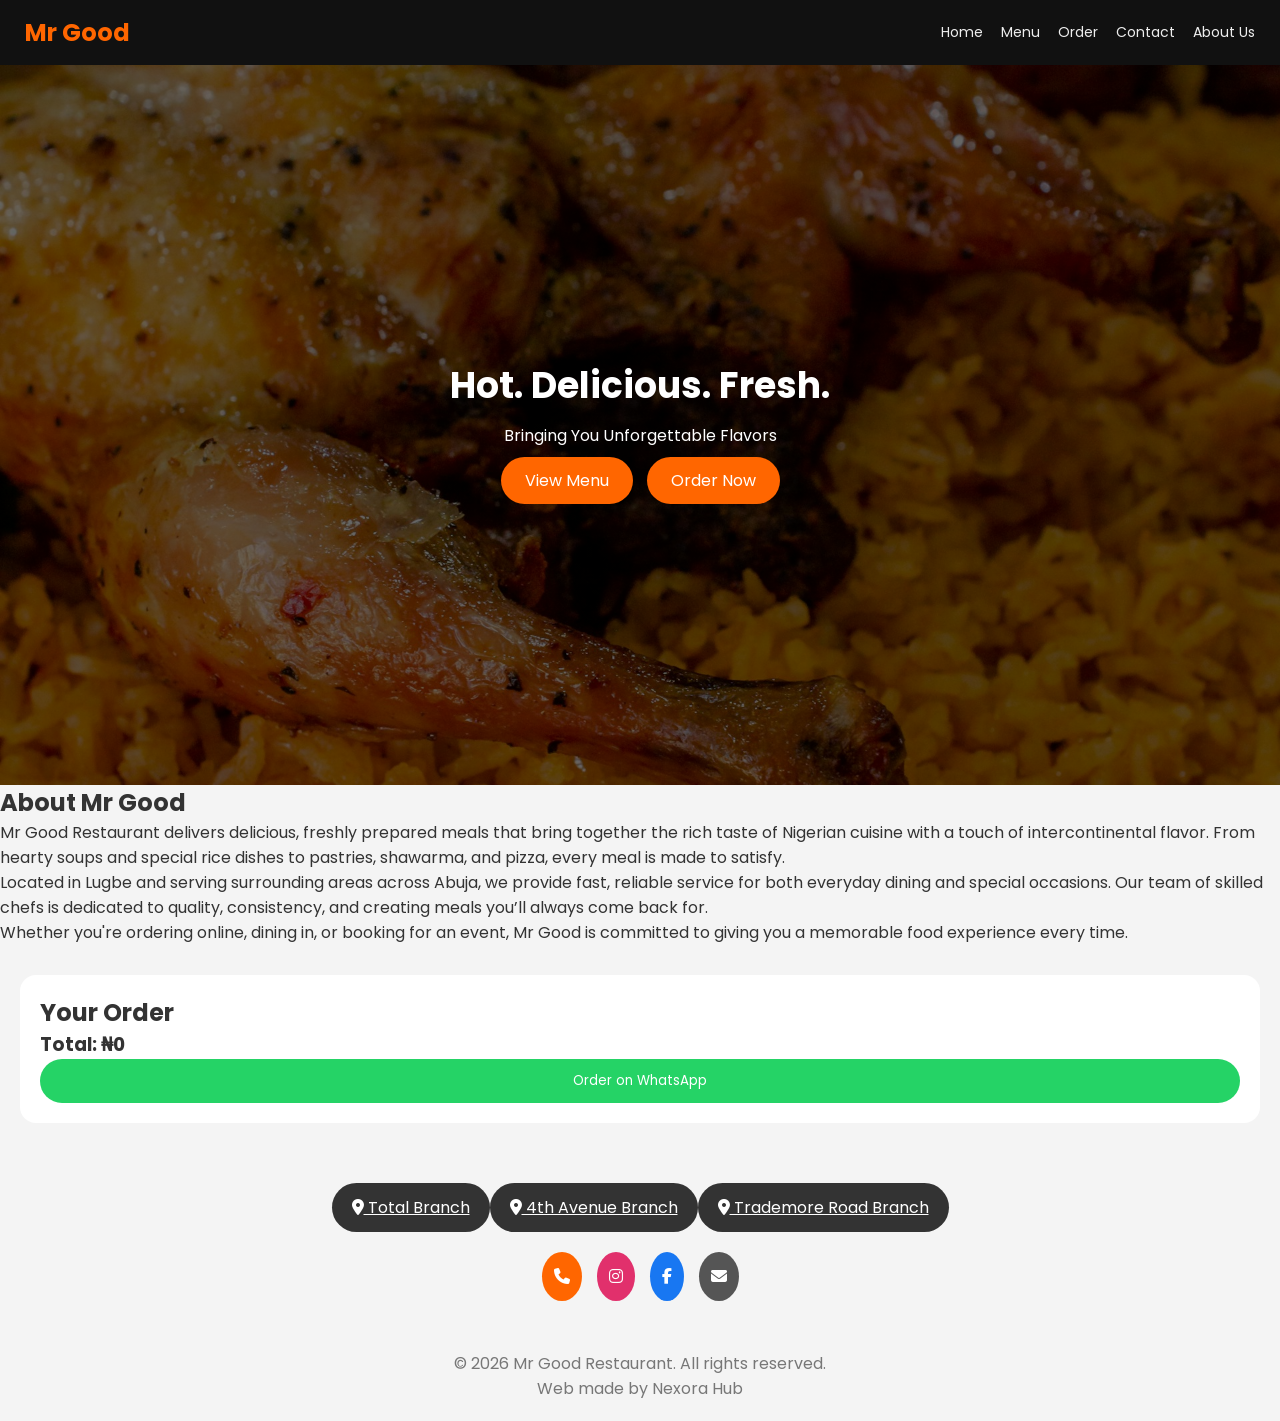
==== commit 02bcee21: "Add About Us section to index.html Added 'About Us' section with restaurant details." ====
--- a/index.html
+++ b/index.html
@@ -21,6 +21,7 @@
     <a href="menu.html">Menu</a>
     <a href="#cart">Order</a>
     <a href="#contact">Contact</a>
+    <a href="#about">About Us</a>
   </div>
 </nav>
 
@@ -35,11 +36,22 @@
   </div>
 </header>
 
-<!-- MENU -->
-<section id="menu" class="menu">
-  <h2>Menu</h2>
 
+<!-- ABOUT -->
+  <section class="about">
+  <h2>About Mr Good</h2>
 
+  <p>
+    Mr Good Restaurant delivers delicious, freshly prepared meals that bring together the rich taste of Nigerian cuisine with a touch of intercontinental flavor. From hearty soups and special rice dishes to pastries, shawarma, and pizza, every meal is made to satisfy.
+  </p>
+
+  <p>
+    Located in Lugbe and serving surrounding areas across Abuja, we provide fast, reliable service for both everyday dining and special occasions. Our team of skilled chefs is dedicated to quality, consistency, and creating meals you’ll always come back for.
+  </p>
+
+  <p>
+    Whether you're ordering online, dining in, or booking for an event, Mr Good is committed to giving you a memorable food experience every time.
+  </p>
 </section>
 
 <!-- CART -->
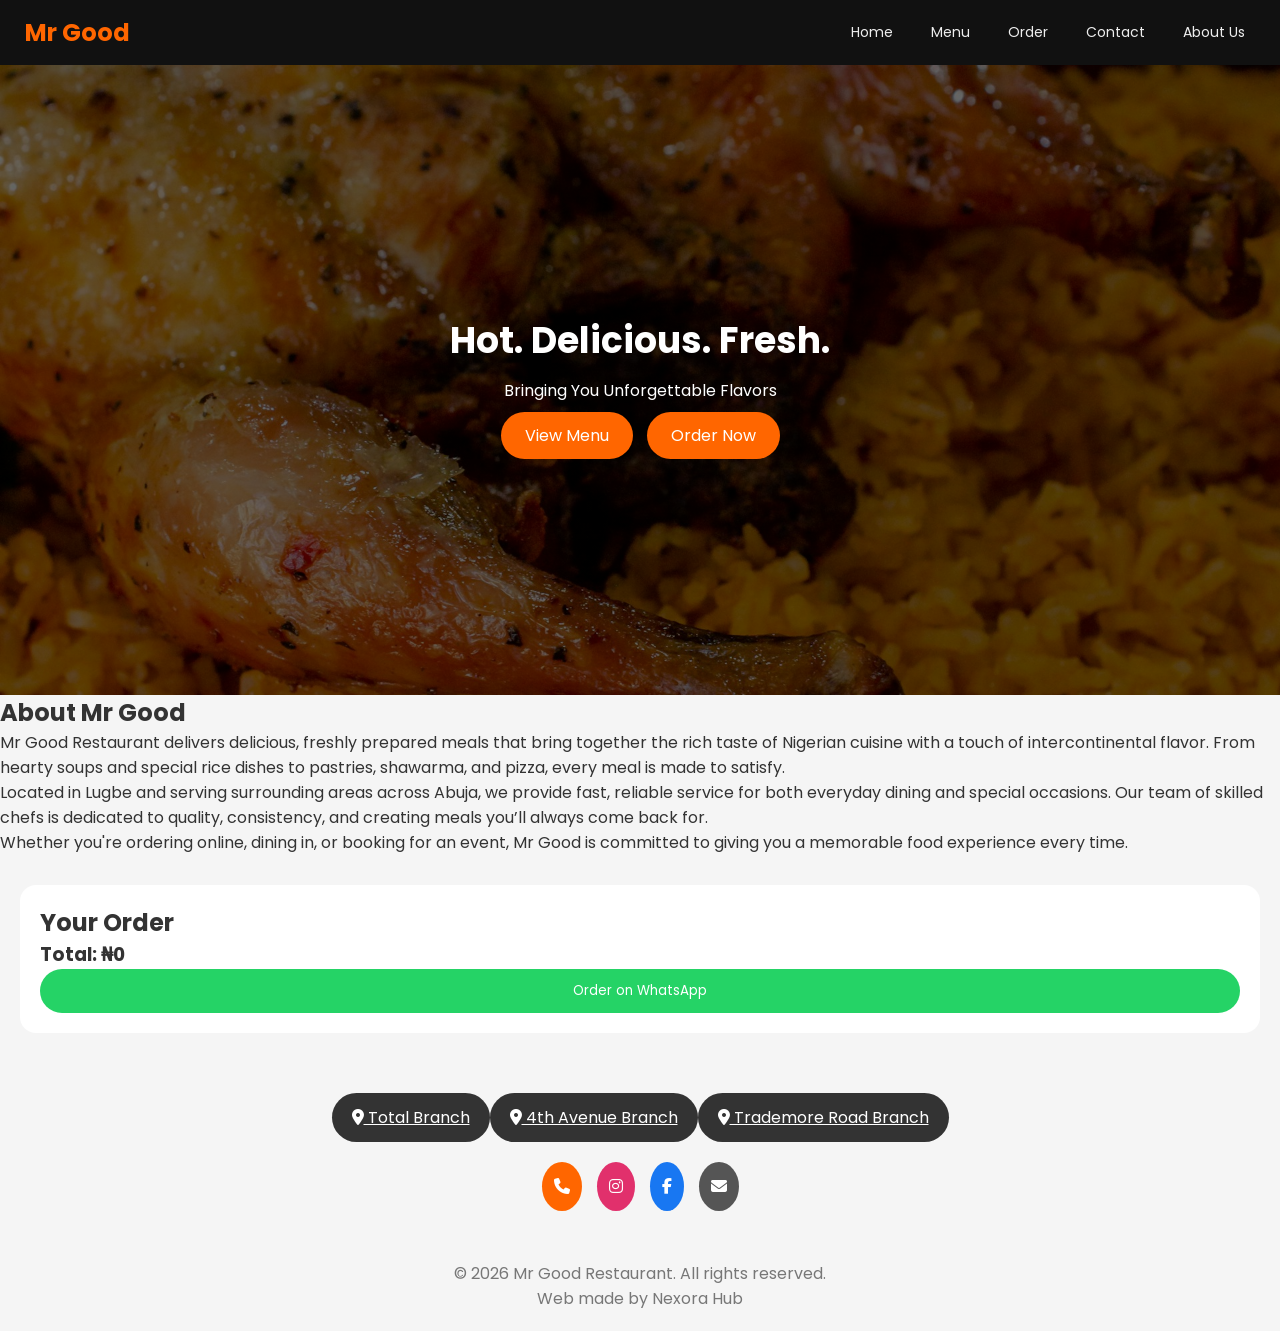
==== commit b6079cea: "Update menu link and add script tag" ====
--- a/index.html
+++ b/index.html
@@ -31,7 +31,7 @@
   <p>Bringing You Unforgettable Flavors</p>
 
   <div class="hero-buttons">
-    <a href="#menu">View Menu</a>
+    <a href="menu.html">View Menu</a>
     <a href="#cart">Order Now</a>
   </div>
 </header>
@@ -109,6 +109,7 @@
     <p>Web made by Nexora Hub</p>
 </footer>
 
-  
+  <script src="script.js"></script>
+
 </body>
 </html>
--- a/style.css
+++ b/style.css
@@ -8,7 +8,7 @@
 
 /* BODY */
 body {
-  background: #f4f4f4;
+background: #f5f5f5;
   color: #333;
 }
 
@@ -21,6 +21,7 @@
   background: #111;
   position: sticky;
   top: 0;
+  color: white;
   z-index: 100;
 }
 
@@ -35,6 +36,7 @@
 
 .nav a {
   text-decoration: none;
+  margin: 0 10px;
   color: #eee;
   font-size: 14px;
 }
@@ -45,14 +47,14 @@
 
 /* HERO */
 .hero {
-  height: 80vh;
+  height: 70vh;
   background: linear-gradient(rgba(0,0,0,0.6), rgba(0,0,0,0.6)),
     url('dr-muhammad-amer-77ItGP98s6g-unsplash.jpg') center/cover no-repeat;
   display: flex;
   flex-direction: column;
   justify-content: center;
   align-items: center;
-  color: #fff;
+  color: white;
   text-align: center;
   padding: 20px;
 }
@@ -86,7 +88,8 @@
 
 /* SECTIONS */
 .menu-section {
-  margin-bottom: 50px;
+  background: #ffffff;
+  margin-bottom: 20px;
 }
 
 .menu-section h3 {
@@ -224,5 +227,5 @@
   }
 }
 html{
-  scroll-behaviour: smooth;
-}
+  scroll-behavior: smooth;
+}
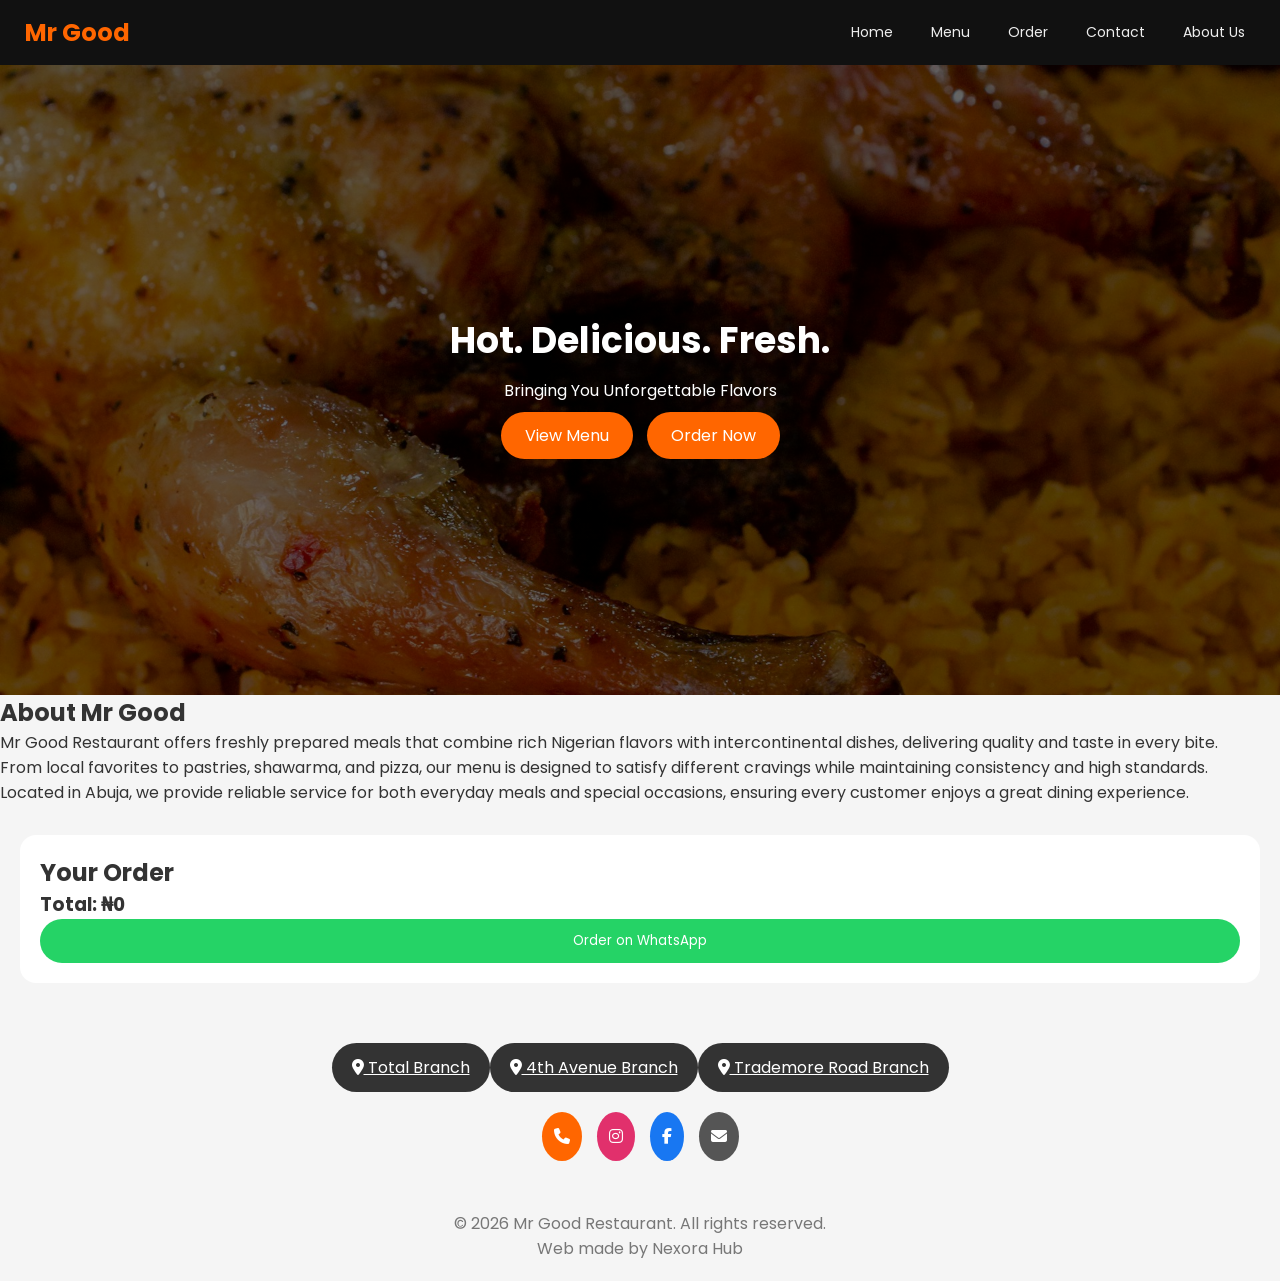
==== commit 101e596b: "Revise 'About' section for clarity and conciseness" ====
--- a/index.html
+++ b/index.html
@@ -38,19 +38,20 @@
 
 
 <!-- ABOUT -->
-  <section class="about">
+
+  <section class="about" id="about">
   <h2>About Mr Good</h2>
 
   <p>
-    Mr Good Restaurant delivers delicious, freshly prepared meals that bring together the rich taste of Nigerian cuisine with a touch of intercontinental flavor. From hearty soups and special rice dishes to pastries, shawarma, and pizza, every meal is made to satisfy.
+    Mr Good Restaurant offers freshly prepared meals that combine rich Nigerian flavors with intercontinental dishes, delivering quality and taste in every bite.
   </p>
 
   <p>
-    Located in Lugbe and serving surrounding areas across Abuja, we provide fast, reliable service for both everyday dining and special occasions. Our team of skilled chefs is dedicated to quality, consistency, and creating meals you’ll always come back for.
+    From local favorites to pastries, shawarma, and pizza, our menu is designed to satisfy different cravings while maintaining consistency and high standards.
   </p>
 
   <p>
-    Whether you're ordering online, dining in, or booking for an event, Mr Good is committed to giving you a memorable food experience every time.
+    Located in Abuja, we provide reliable service for both everyday meals and special occasions, ensuring every customer enjoys a great dining experience.
   </p>
 </section>
 
--- a/style.css
+++ b/style.css
@@ -226,6 +226,3 @@
     font-size: 24px;
   }
 }
-html{
-  scroll-behavior: smooth;
-}
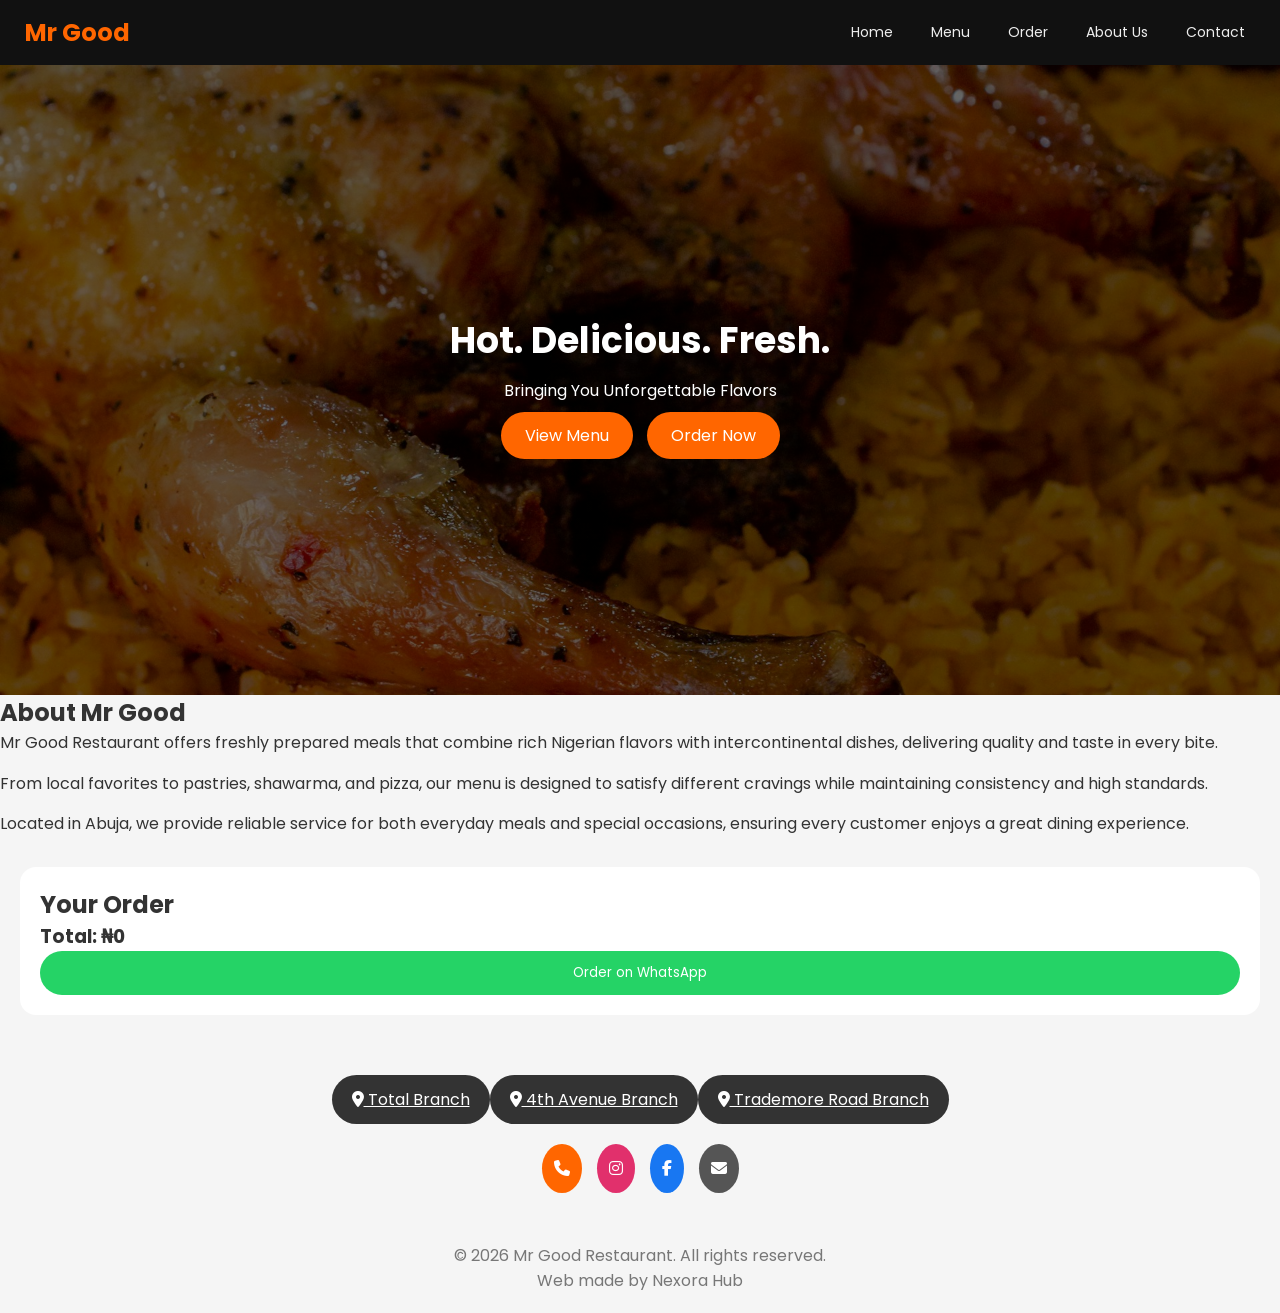
==== commit bf8e5fba: "Add Contact link to navigation" ====
--- a/index.html
+++ b/index.html
@@ -20,8 +20,8 @@
     <a href="index.html">Home</a>
     <a href="menu.html">Menu</a>
     <a href="#cart">Order</a>
+    <a href="#about">About Us</a>
     <a href="#contact">Contact</a>
-    <a href="#about">About Us</a>
   </div>
 </nav>
 
--- a/style.css
+++ b/style.css
@@ -10,6 +10,11 @@
 body {
 background: #f5f5f5;
   color: #333;
+}
+
+.about p {
+  margin-bottom: 15px;
+  line-height: 1.6;
 }
 
 /* NAV */
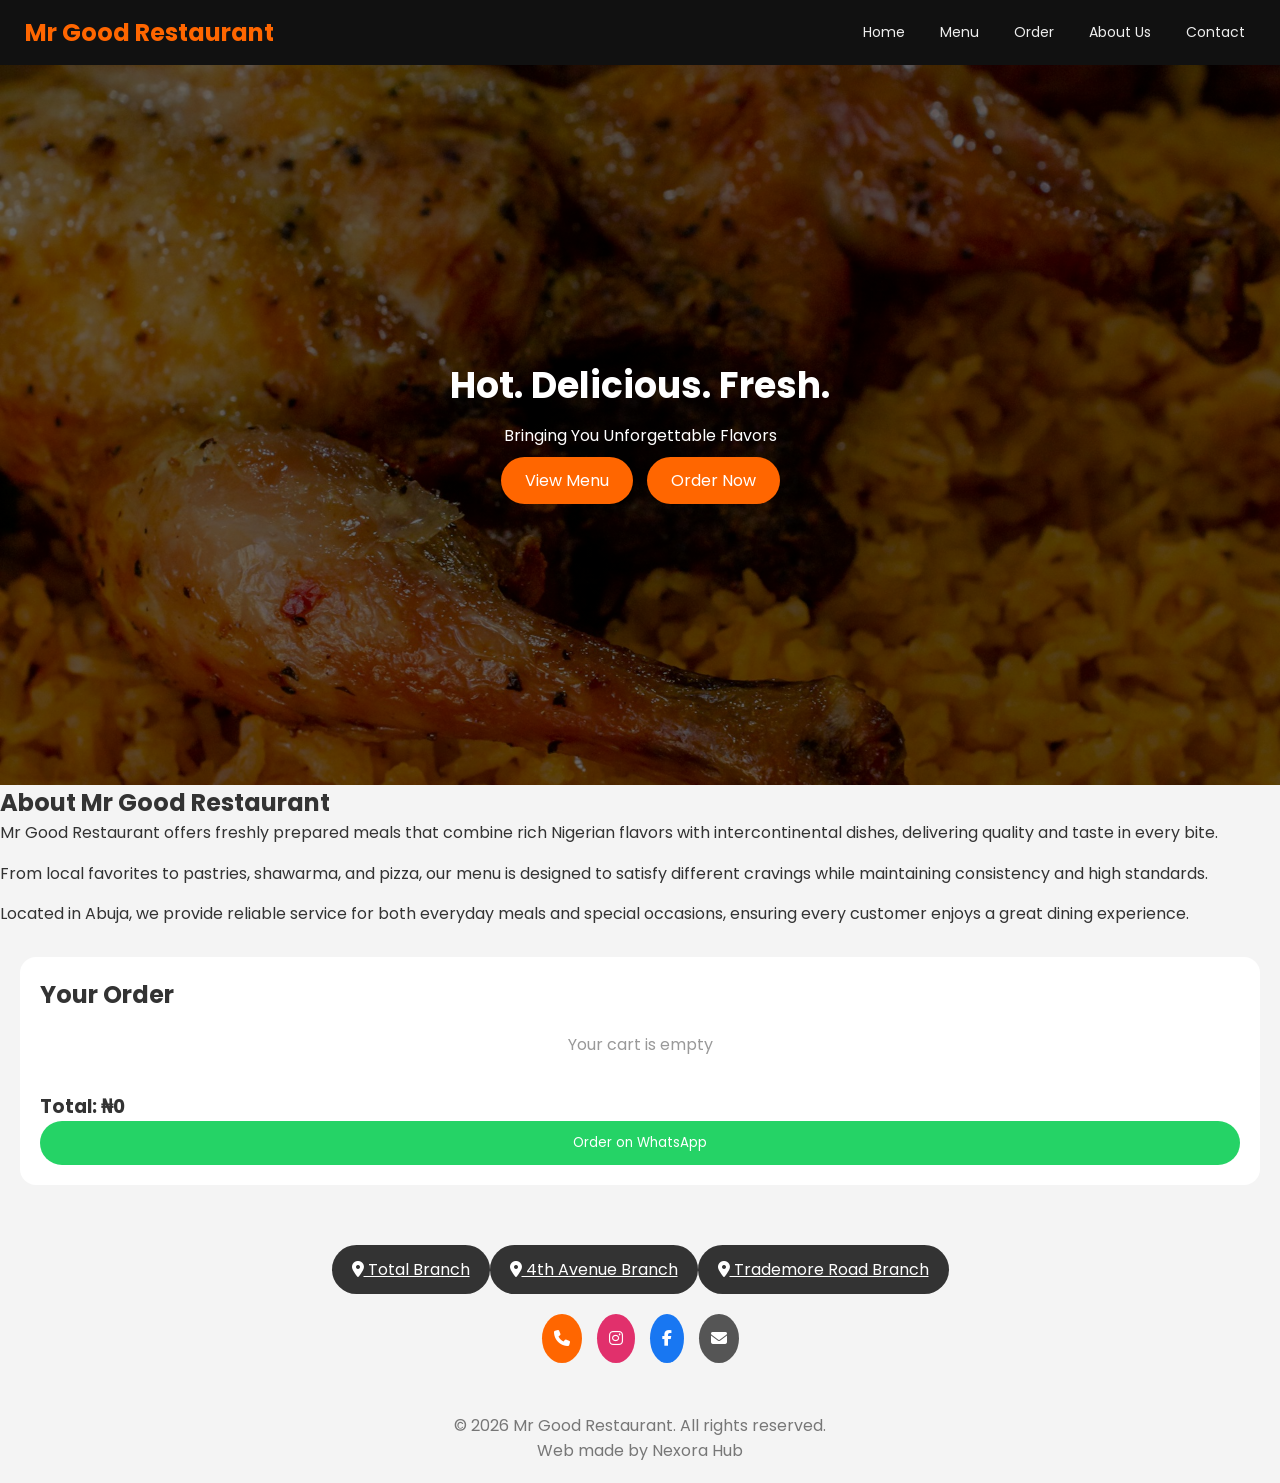
==== commit e41d92ff: "Update index.html" ====
--- a/index.html
+++ b/index.html
@@ -14,7 +14,7 @@
 
 <!-- NAVBAR -->
 <nav class="nav">
-  <h2>Mr Good</h2>
+  <h2>Mr Good Restaurant</h2>
 
   <div class="nav-links">
     <a href="index.html">Home</a>
@@ -40,7 +40,7 @@
 <!-- ABOUT -->
 
   <section class="about" id="about">
-  <h2>About Mr Good</h2>
+  <h2>About Mr Good Restaurant</h2>
 
   <p>
     Mr Good Restaurant offers freshly prepared meals that combine rich Nigerian flavors with intercontinental dishes, delivering quality and taste in every bite.
@@ -86,7 +86,7 @@
   </div>
 
   <div class="contact-bottom">
-    <a href="tel:+2349153792537" class="contact-btn call">
+    <a href="tel:+234 915 379 2539" class="contact-btn call">
       <i class="fa-solid fa-phone"></i>
     </a>
 
--- a/style.css
+++ b/style.css
@@ -8,7 +8,7 @@
 
 /* BODY */
 body {
-background: #f5f5f5;
+background: #f4f4f4;
   color: #333;
 }
 
@@ -26,7 +26,7 @@
   background: #111;
   position: sticky;
   top: 0;
-  color: white;
+  color: #fff;
   z-index: 100;
 }
 
@@ -36,7 +36,7 @@
 
 .nav-links {
   display: flex;
-  gap: 18px;
+  gap: 15px;
 }
 
 .nav a {
@@ -52,7 +52,7 @@
 
 /* HERO */
 .hero {
-  height: 70vh;
+  height: 80vh;
   background: linear-gradient(rgba(0,0,0,0.6), rgba(0,0,0,0.6)),
     url('dr-muhammad-amer-77ItGP98s6g-unsplash.jpg') center/cover no-repeat;
   display: flex;
@@ -79,6 +79,14 @@
   border-radius: 999px;
   margin: 5px;
   text-decoration: none;
+}
+
+#searchInput {
+  width: 100%;
+  padding: 12px;
+  margin-bottom: 20px;
+  border-radius: 25px;
+  border: 1px solid #ccc;
 }
 
 /* MENU */
@@ -95,6 +103,7 @@
 .menu-section {
   background: #ffffff;
   margin-bottom: 20px;
+  padding: 40px 20px;
 }
 
 .menu-section h3 {
@@ -115,6 +124,7 @@
   padding: 18px;
   border-radius: 16px;
   box-shadow: 0 4px 12px rgba(0,0,0,0.05);
+  margin-bottom: 15px;
 }
 
 .food-item h4 {
@@ -161,13 +171,69 @@
   border-radius: 16px;
 }
 
-.cart button {
+/* WhatsApp Order Button ONLY */
+.cart > button {
   width: 100%;
   padding: 12px;
   background: #25D366;
   color: #fff;
   border: none;
   border-radius: 999px;
+}
+
+/* Cart items container */
+#cart-items {
+  margin-bottom: 15px;
+}
+
+/* Each cart item row */
+.cart-item {
+  display: flex;
+  justify-content: space-between;
+  align-items: center;
+  padding: 12px 0;
+  border-bottom: 1px solid #eee;
+  gap: 15px;
+}
+
+/* Item text (name + price) */
+.cart-item span {
+  flex: 1;
+  font-size: 14px;
+  color: #333;
+  word-break: break-word;
+}
+
+/* Green circular remove button - MORE SPECIFIC */
+.cart-item .remove-btn {
+  background: #25D366 !important;  /* Force green */
+  color: white;
+  border: none;
+  width: 32px;
+  height: 32px;
+  border-radius: 50% !important;  /* Force circle */
+  cursor: pointer;
+  font-size: 18px;
+  line-height: 1;
+  display: flex;
+  align-items: center;
+  justify-content: center;
+  flex-shrink: 0;
+  transition: background 0.2s ease;
+  padding: 0;  /* Remove default padding */
+}
+
+/* Turn red on hover/tap */
+.cart-item .remove-btn:hover,
+.cart-item .remove-btn:active {
+  background: #ff4444 !important;  /* Force red on hover */
+}
+
+/* Empty cart message */
+#cart-items p {
+  color: #999;
+  text-align: center;
+  padding: 20px;
 }
 
 /* CONTACT */
